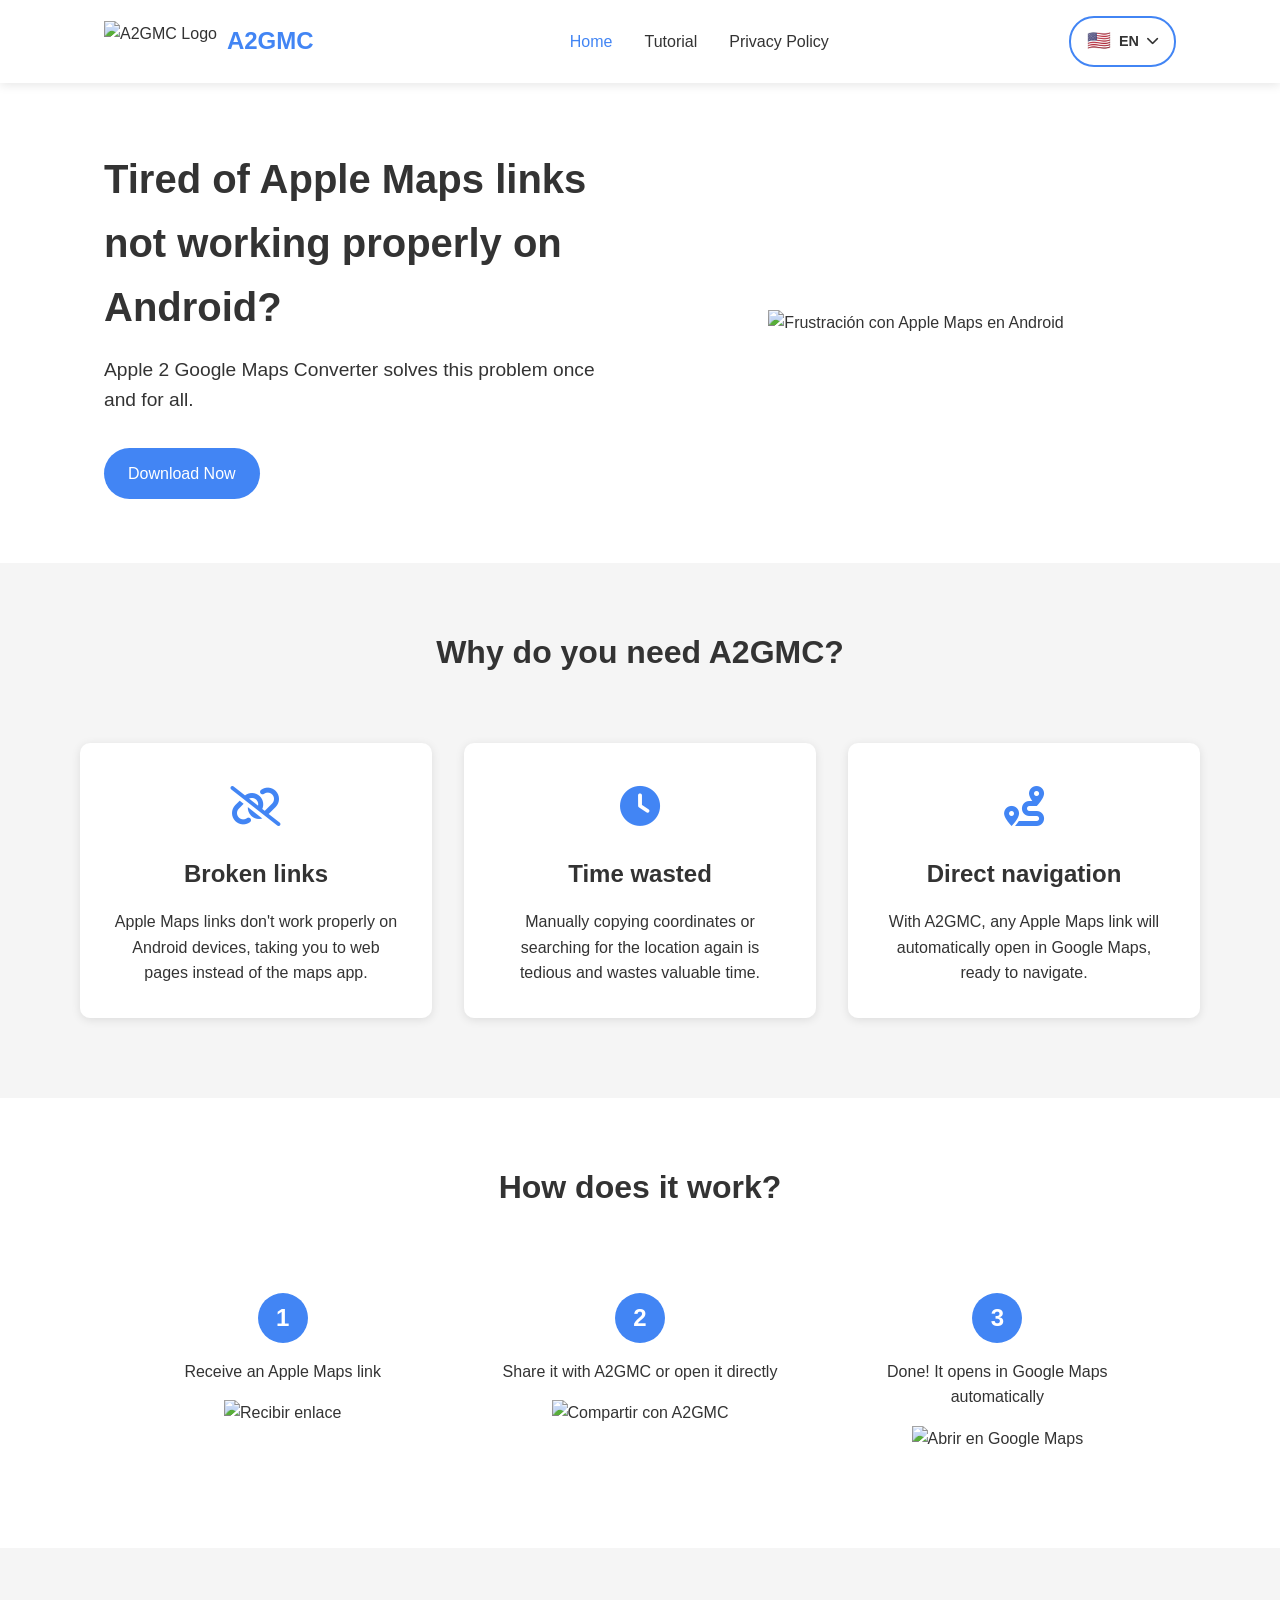
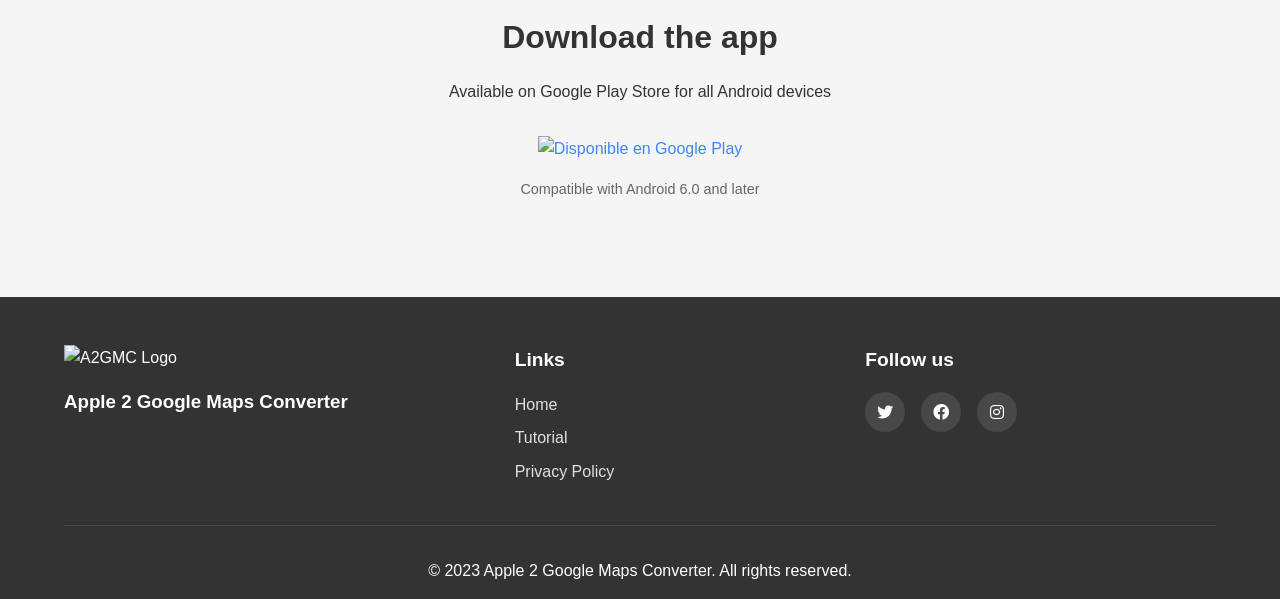
==== index.html @ d31f071f "added translations" ====
<!DOCTYPE html>
<html lang="es">
<head>
    <meta charset="UTF-8">
    <meta name="viewport" content="width=device-width, initial-scale=1.0">
    <title>Apple 2 Google Maps Converter</title>
    <link rel="icon" href="img/logo.png" type="image/svg+xml">
    <link rel="stylesheet" href="css/styles.css">
    <link rel="stylesheet" href="https://cdnjs.cloudflare.com/ajax/libs/font-awesome/6.0.0/css/all.min.css">
</head>
<body>
    <header>
        <nav class="navbar">
            <div class="logo">
                <img src="img/logo.png" alt="A2GMC Logo">
                <h1>A2GMC</h1>
            </div>
            <ul class="nav-links">
                <li><a href="index.html" class="active" data-i18n="nav_home">Inicio</a></li>
                <li><a href="tutorial.html" data-i18n="nav_tutorial">Tutorial</a></li>
                <li><a href="privacy.html" data-i18n="nav_privacy">Política de Privacidad</a></li>
            </ul>
            <div class="burger">
                <div class="line1"></div>
                <div class="line2"></div>
                <div class="line3"></div>
            </div>
        </nav>
    </header>

    <main>
        <section class="hero">
            <div class="hero-content">
                <h1 data-i18n="hero_title">¿Cansado de que los enlaces de Apple Maps no funcionen bien en Android?</h1>
                <p data-i18n="hero_subtitle">Apple 2 Google Maps Converter soluciona este problema de una vez por todas.</p>
                <a href="#download" class="btn-primary" data-i18n="hero_button">Descargar Ahora</a>
            </div>
            <div class="hero-image">
                <img src="img/hero-image.webp"
                     srcset="img/hero-image.webp 1024w"
                     sizes="(max-width: 600px) 100vw, 1024px"
                     alt="Frustración con Apple Maps en Android"
                     loading="lazy">
            </div>
        </section>

        <section class="features">
            <h2 data-i18n="features_title">¿Por qué necesitas A2GMC?</h2>
            <div class="feature-cards">
                <div class="card">
                    <div class="card-icon">
                        <i class="fas fa-link-slash"></i>
                    </div>
                    <h3 data-i18n="feature1_title">Enlaces rotos</h3>
                    <p data-i18n="feature1_text">Los enlaces de Apple Maps no funcionan correctamente en dispositivos Android, llevándote a páginas web en lugar de a la aplicación de mapas.</p>
                </div>
                <div class="card">
                    <div class="card-icon">
                        <i class="fas fa-clock"></i>
                    </div>
                    <h3 data-i18n="feature2_title">Pérdida de tiempo</h3>
                    <p data-i18n="feature2_text">Copiar coordenadas manualmente o buscar de nuevo la ubicación es tedioso y consume tiempo valioso.</p>
                </div>
                <div class="card">
                    <div class="card-icon">
                        <i class="fas fa-route"></i>
                    </div>
                    <h3 data-i18n="feature3_title">Navegación directa</h3>
                    <p data-i18n="feature3_text">Con A2GMC, cualquier enlace de Apple Maps se abrirá automáticamente en Google Maps, listo para navegar.</p>
                </div>
            </div>
        </section>

        <section class="how-it-works">
            <h2 data-i18n="howitworks_title">¿Cómo funciona?</h2>
            <div class="steps">
                <div class="step">
                    <div class="step-number">1</div>
                    <p data-i18n="step1_text">Recibe un enlace de Apple Maps</p>
                    <img src="img/step1.webp"
                         srcset="img/step1.webp 1024w"
                         sizes="(max-width: 600px) 100vw, 1024px"
                         alt="Recibir enlace"
                         loading="lazy">
                </div>
                <div class="step">
                    <div class="step-number">2</div>
                    <p data-i18n="step2_text">Compártelo con A2GMC o ábrelo directamente</p>
                    <img src="img/step2.webp"
                         srcset="img/step2.webp 1024w"
                         sizes="(max-width: 600px) 100vw, 1024px"
                         alt="Compartir con A2GMC"
                         loading="lazy">
                </div>
                <div class="step">
                    <div class="step-number">3</div>
                    <p data-i18n="step3_text">¡Listo! Se abrirá en Google Maps automáticamente</p>
                    <img src="img/step3.webp"
                         srcset="img/step3.webp 1024w"
                         sizes="(max-width: 600px) 100vw, 1024px"
                         alt="Abrir en Google Maps"
                         loading="lazy">
                </div>
            </div>
        </section>

        <section id="download" class="download">
            <h2 data-i18n="download_title">Descarga la aplicación</h2>
            <p data-i18n="download_subtitle">Disponible en Google Play Store para todos los dispositivos Android</p>
            <a href="https://play.google.com/store/apps/details?id=org.santech.apple2googlemaps" class="btn-download">
                <img src="img/google-play-badge.webp"
                     alt="Disponible en Google Play"
                     loading="lazy">
            </a>
            <p class="small-text" data-i18n="download_compatibility">Compatible con Android 6.0 y versiones posteriores</p>
        </section>
    </main>

    <footer>
        <div class="footer-content">
            <div class="footer-logo">
                <img src="img/logo.png" alt="A2GMC Logo">
                <h3>Apple 2 Google Maps Converter</h3>
            </div>
            <div class="footer-links">
                <h4 data-i18n="footer_links">Enlaces</h4>
                <ul>
                    <li><a href="index.html" data-i18n="nav_home">Inicio</a></li>
                    <li><a href="tutorial.html" data-i18n="nav_tutorial">Tutorial</a></li>
                    <li><a href="privacy.html" data-i18n="nav_privacy">Política de Privacidad</a></li>
                </ul>
            </div>
            <div class="footer-social">
                <h4 data-i18n="footer_social">Síguenos</h4>
                <div class="social-icons">
                    <a href="#"><i class="fab fa-twitter"></i></a>
                    <a href="#"><i class="fab fa-facebook"></i></a>
                    <a href="#"><i class="fab fa-instagram"></i></a>
                </div>
            </div>
        </div>
        <div class="footer-bottom">
            <p data-i18n="footer_copyright">&copy; 2023 Apple 2 Google Maps Converter. Todos los derechos reservados.</p>
        </div>
    </footer>

    <script src="js/translation-loader.js"></script>
    <script src="js/language-selector.js"></script>
    <script src="js/script.js"></script>
</body>
</html>
---- css/styles.css ----
:root {
    --primary-color: #4285F4;
    --secondary-color: #34A853;
    --accent-color: #EA4335;
    --light-color: #FBBC05;
    --dark-color: #333333;
    --light-gray: #f5f5f5;
    --medium-gray: #e0e0e0;
    --text-color: #333333;
    --white: #ffffff;
    --shadow: 0 2px 10px rgba(0, 0, 0, 0.1);
}

* {
    margin: 0;
    padding: 0;
    box-sizing: border-box;
}

body {
    font-family: 'Roboto', 'Segoe UI', Arial, sans-serif;
    line-height: 1.6;
    color: var(--text-color);
    background-color: var(--white);
}

a {
    text-decoration: none;
    color: var(--primary-color);
}

ul {
    list-style: none;
}

img {
    max-width: 100%;
    height: auto;
}

/* Header & Navigation */
header {
    background-color: var(--white);
    box-shadow: var(--shadow);
    position: sticky;
    top: 0;
    z-index: 100;
}

.navbar {
    display: flex;
    justify-content: space-between;
    align-items: center;
    padding: 1rem 5%;
    max-width: 1200px;
    margin: 0 auto;
}

.logo {
    display: flex;
    align-items: center;
}

.logo img {
    height: 40px;
    margin-right: 10px;
}

.logo h1 {
    font-size: 1.5rem;
    font-weight: 700;
    color: var(--primary-color);
}

.nav-links {
    display: flex;
}

.nav-links li {
    margin-left: 2rem;
}

.nav-links a {
    color: var(--dark-color);
    font-weight: 500;
    transition: color 0.3s;
}

.nav-links a:hover, .nav-links a.active {
    color: var(--primary-color);
}

.burger {
    display: none;
    cursor: pointer;
}

.burger div {
    width: 25px;
    height: 3px;
    background-color: var(--dark-color);
    margin: 5px;
    transition: all 0.3s ease;
}

/* Language Selector */
.language-selector {
    position: relative;
    margin-left: 1rem;
}

.language-current {
    display: flex;
    align-items: center;
    gap: 0.5rem;
    padding: 0.5rem 1rem;
    background-color: var(--white);
    border: 2px solid var(--primary-color);
    border-radius: 25px;
    cursor: pointer;
    font-weight: 500;
    color: var(--dark-color);
    transition: all 0.3s ease;
    min-width: 80px;
    justify-content: center;
}

.language-current:hover {
    background-color: var(--primary-color);
    color: var(--white);
    transform: translateY(-2px);
    box-shadow: 0 4px 8px rgba(66, 133, 244, 0.3);
}

.language-current .flag {
    font-size: 1.2rem;
}

.language-current .lang-code {
    font-size: 0.9rem;
    font-weight: 600;
}

.language-current i {
    font-size: 0.8rem;
    transition: transform 0.3s ease;
}

.language-current:hover i {
    transform: rotate(180deg);
}

.language-dropdown {
    position: absolute;
    top: 100%;
    right: 0;
    background-color: var(--white);
    border: 2px solid var(--primary-color);
    border-radius: 10px;
    box-shadow: 0 8px 25px rgba(0, 0, 0, 0.15);
    opacity: 0;
    visibility: hidden;
    transform: translateY(-10px);
    transition: all 0.3s ease;
    z-index: 1000;
    min-width: 200px;
    max-height: 300px;
    overflow-y: auto;
}

.language-dropdown.show {
    opacity: 1;
    visibility: visible;
    transform: translateY(0);
}

.language-option {
    display: flex;
    align-items: center;
    gap: 0.75rem;
    padding: 0.75rem 1rem;
    cursor: pointer;
    transition: background-color 0.2s ease;
    border-bottom: 1px solid var(--light-gray);
}

.language-option:last-child {
    border-bottom: none;
}

.language-option:hover {
    background-color: var(--light-gray);
}

.language-option .flag {
    font-size: 1.1rem;
    width: 24px;
    text-align: center;
}

.language-option .lang-name {
    font-size: 0.9rem;
    font-weight: 500;
    color: var(--dark-color);
}

/* Custom scrollbar for language dropdown */
.language-dropdown::-webkit-scrollbar {
    width: 6px;
}

.language-dropdown::-webkit-scrollbar-track {
    background: var(--light-gray);
    border-radius: 3px;
}

.language-dropdown::-webkit-scrollbar-thumb {
    background: var(--primary-color);
    border-radius: 3px;
}

.language-dropdown::-webkit-scrollbar-thumb:hover {
    background: #3367d6;
}

/* RTL Support for Arabic and Urdu */
[dir="rtl"] {
    text-align: right;
}

[dir="rtl"] .navbar {
    flex-direction: row-reverse;
}

[dir="rtl"] .nav-links {
    flex-direction: row-reverse;
}

[dir="rtl"] .nav-links li {
    margin-left: 0;
    margin-right: 2rem;
}

[dir="rtl"] .hero {
    flex-direction: row-reverse;
}

[dir="rtl"] .hero-content {
    padding-right: 0;
    padding-left: 2rem;
}

[dir="rtl"] .logo {
    flex-direction: row-reverse;
}

[dir="rtl"] .logo img {
    margin-right: 0;
    margin-left: 10px;
}

[dir="rtl"] .language-selector {
    margin-left: 0;
    margin-right: 1rem;
}

[dir="rtl"] .language-dropdown {
    right: auto;
    left: 0;
}

[dir="rtl"] .footer-content {
    flex-direction: row-reverse;
}

[dir="rtl"] .social-icons a {
    margin-right: 0;
    margin-left: 1rem;
}

@media screen and (max-width: 768px) {
    [dir="rtl"] .nav-links {
        left: 0;
        right: auto;
        transform: translateX(-100%);
    }

    [dir="rtl"] .nav-active {
        transform: translateX(0%);
    }

    [dir="rtl"] .hero-content {
        padding-left: 0;
    }

    [dir="rtl"] .language-selector {
        margin-right: 0.5rem;
    }
}

/* Hero Section */
.hero {
    display: flex;
    align-items: center;
    justify-content: space-between;
    padding: 4rem 5%;
    max-width: 1200px;
    margin: 0 auto;
}

.hero-content {
    flex: 1;
    padding-right: 2rem;
}

.hero-content h1 {
    font-size: 2.5rem;
    margin-bottom: 1rem;
    color: var(--dark-color);
}

.hero-content p {
    font-size: 1.2rem;
    margin-bottom: 2rem;
    color: var(--text-color);
}

.hero-image {
    flex: 1;
    display: flex;
    justify-content: center;
}

.hero-image img {
    max-width: 100%;
    height: auto;
}

/* Buttons */
.btn-primary {
    display: inline-block;
    background-color: var(--primary-color);
    color: var(--white);
    padding: 0.8rem 1.5rem;
    border-radius: 30px;
    font-weight: 500;
    transition: background-color 0.3s, transform 0.3s;
}

.btn-primary:hover {
    background-color: #3367d6;
    transform: translateY(-2px);
}

.btn-download {
    display: inline-block;
    transition: transform 0.3s;
}

.btn-download:hover {
    transform: translateY(-2px);
}

.btn-download img {
    height: 60px;
}

/* Features Section */
.features {
    background-color: var(--light-gray);
    padding: 4rem 5%;
    text-align: center;
}

.features h2 {
    font-size: 2rem;
    margin-bottom: 3rem;
    color: var(--dark-color);
}

.feature-cards {
    display: flex;
    justify-content: space-between;
    max-width: 1200px;
    margin: 0 auto;
    flex-wrap: wrap;
}

.card {
    background-color: var(--white);
    border-radius: 10px;
    box-shadow: var(--shadow);
    padding: 2rem;
    margin: 1rem;
    flex: 1 1 300px;
    transition: transform 0.3s;
}

.card:hover {
    transform: translateY(-10px);
}

.card-icon {
    font-size: 2.5rem;
    color: var(--primary-color);
    margin-bottom: 1rem;
}

.card h3 {
    font-size: 1.5rem;
    margin-bottom: 1rem;
    color: var(--dark-color);
}

/* How It Works Section */
.how-it-works {
    padding: 4rem 5%;
    text-align: center;
    max-width: 1200px;
    margin: 0 auto;
}

.how-it-works h2 {
    font-size: 2rem;
    margin-bottom: 3rem;
    color: var(--dark-color);
}

.steps {
    display: flex;
    justify-content: space-between;
    flex-wrap: wrap;
}

.step {
    flex: 1 1 300px;
    margin: 1rem;
    padding: 1rem;
}

.step-number {
    display: flex;
    align-items: center;
    justify-content: center;
    width: 50px;
    height: 50px;
    background-color: var(--primary-color);
    color: var(--white);
    border-radius: 50%;
    font-size: 1.5rem;
    font-weight: 700;
    margin: 0 auto 1rem;
}

.step p {
    margin-bottom: 1rem;
}

.step img {
    max-width: 80%;
    height: auto;
}

/* Download Section */
.download {
    background-color: var(--light-gray);
    padding: 4rem 5%;
    text-align: center;
}

.download h2 {
    font-size: 2rem;
    margin-bottom: 1rem;
    color: var(--dark-color);
}

.download p {
    margin-bottom: 2rem;
}

.small-text {
    font-size: 0.9rem;
    color: #666;
    margin-top: 1rem;
}

/* Footer */
footer {
    background-color: var(--dark-color);
    color: var(--white);
    padding: 3rem 5% 1rem;
}

.footer-content {
    display: flex;
    justify-content: space-between;
    flex-wrap: wrap;
    max-width: 1200px;
    margin: 0 auto;
}

.footer-logo {
    flex: 1 1 300px;
    margin-bottom: 2rem;
}

.footer-logo img {
    height: 40px;
    margin-bottom: 1rem;
}

.footer-links, .footer-social {
    flex: 1 1 200px;
    margin-bottom: 2rem;
}

.footer-links h4, .footer-social h4 {
    margin-bottom: 1rem;
    font-size: 1.2rem;
}

.footer-links ul li {
    margin-bottom: 0.5rem;
}

.footer-links a {
    color: var(--medium-gray);
    transition: color 0.3s;
}

.footer-links a:hover {
    color: var(--white);
}

.social-icons {
    display: flex;
}

.social-icons a {
    display: flex;
    align-items: center;
    justify-content: center;
    width: 40px;
    height: 40px;
    background-color: rgba(255, 255, 255, 0.1);
    border-radius: 50%;
    margin-right: 1rem;
    color: var(--white);
    transition: background-color 0.3s;
}

.social-icons a:hover {
    background-color: var(--primary-color);
}

.footer-bottom {
    text-align: center;
    padding-top: 2rem;
    border-top: 1px solid rgba(255, 255, 255, 0.1);
    max-width: 1200px;
    margin: 0 auto;
}

/* Tutorial Page Styles */
.tutorial-header {
    text-align: center;
    padding: 4rem 5% 2rem;
    background-color: var(--light-gray);
}

.tutorial-header h1 {
    font-size: 2.5rem;
    margin-bottom: 1rem;
    color: var(--dark-color);
}

.tutorial-content {
    max-width: 1200px;
    margin: 0 auto;
    padding: 2rem 5%;
}

.tutorial-section {
    margin-bottom: 4rem;
}

.tutorial-section h2 {
    font-size: 2rem;
    margin-bottom: 2rem;
    color: var(--dark-color);
    text-align: center;
}

.tutorial-steps {
    display: flex;
    flex-direction: column;
    gap: 2rem;
}

.tutorial-step {
    display: flex;
    align-items: flex-start;
    background-color: var(--light-gray);
    border-radius: 10px;
    padding: 2rem;
}

.step-content {
    margin-left: 2rem;
}

.step-content h3 {
    font-size: 1.5rem;
    margin-bottom: 1rem;
    color: var(--dark-color);
}

.device-tabs {
    display: flex;
    justify-content: center;
    margin-bottom: 2rem;
}

.tab-btn {
    background-color: var(--medium-gray);
    border: 1px solid var(--primary-color);
    padding: 0.8rem 1.5rem;
    margin: 0 0.5rem;
    border-radius: 30px;
    cursor: pointer;
    font-weight: 500;
    color: var(--dark-color);
    transition: background-color 0.3s, color 0.3s, transform 0.2s;
    box-shadow: 0 2px 4px rgba(0, 0, 0, 0.1);
}

.tab-btn.active, .tab-btn:hover {
    background-color: var(--primary-color);
    color: var(--white);
    transform: translateY(-2px);
    box-shadow: 0 4px 8px rgba(0, 0, 0, 0.15);
}

.device-tab {
    display: none;
    background-color: var(--light-gray);
    border-radius: 10px;
    padding: 2rem;
}

.device-tab.active {
    display: block;
}

.device-tab h3 {
    font-size: 1.5rem;
    margin-bottom: 1.5rem;
    color: var(--dark-color);
}

.device-tab ol {
    list-style-type: decimal;
    padding-left: 2rem;
}

.device-tab li {
    margin-bottom: 1.5rem;
}

.device-tab h4 {
    font-size: 1.2rem;
    margin-bottom: 0.5rem;
    color: var(--dark-color);
}

.usage-methods {
    display: flex;
    flex-wrap: wrap;
    gap: 2rem;
}

.usage-method {
    flex: 1 1 400px;
    background-color: var(--light-gray);
    border-radius: 10px;
    padding: 2rem;
}

.usage-method h3 {
    font-size: 1.5rem;
    margin-bottom: 1.5rem;
    color: var(--dark-color);
}

.usage-method ol {
    list-style-type: decimal;
    padding-left: 2rem;
    margin-bottom: 1.5rem;
}

.usage-method li {
    margin-bottom: 0.5rem;
}

.faq {
    max-width: 800px;
    margin: 0 auto 4rem;
}

.faq h2 {
    font-size: 2rem;
    margin-bottom: 2rem;
    color: var(--dark-color);
    text-align: center;
}

.faq-item {
    margin-bottom: 1rem;
    border-bottom: 1px solid var(--medium-gray);
}

.faq-question {
    display: flex;
    justify-content: space-between;
    align-items: center;
    padding: 1rem 0;
    cursor: pointer;
}

.faq-question h3 {
    font-size: 1.2rem;
    color: var(--dark-color);
}

.faq-answer {
    padding: 0 0 1rem;
    display: none;
}

.faq-answer.active {
    display: block;
}

/* Privacy Page Styles */
.privacy-header {
    text-align: center;
    padding: 4rem 5% 2rem;
    background-color: var(--light-gray);
}

.privacy-header h1 {
    font-size: 2.5rem;
    margin-bottom: 1rem;
    color: var(--dark-color);
}

.privacy-content {
    max-width: 800px;
    margin: 0 auto;
    padding: 2rem 5% 4rem;
}

.privacy-section {
    margin-bottom: 2rem;
}

.privacy-section h2 {
    font-size: 1.8rem;
    margin-bottom: 1rem;
    color: var(--dark-color);
}

.privacy-section p, .privacy-section ul, .privacy-section ol {
    margin-bottom: 1rem;
}

.privacy-section ul, .privacy-section ol {
    padding-left: 2rem;
}

.privacy-section ul {
    list-style-type: disc;
}

.privacy-section ol {
    list-style-type: decimal;
}

/* Responsive Design */
@media screen and (max-width: 768px) {
    .nav-links {
        position: absolute;
        right: 0;
        height: 92vh;
        top: 8vh;
        background-color: var(--white);
        display: flex;
        flex-direction: column;
        align-items: center;
        width: 50%;
        transform: translateX(100%);
        transition: transform 0.5s ease-in;
        box-shadow: -2px 0 5px rgba(0, 0, 0, 0.1);
    }

    .nav-links li {
        opacity: 0;
        margin: 2rem 0;
    }

    .burger {
        display: block;
    }

    .nav-active {
        transform: translateX(0%);
    }

    /* Language selector responsive */
    .language-selector {
        margin-left: 0.5rem;
    }

    .language-current {
        padding: 0.4rem 0.8rem;
        min-width: 70px;
    }

    .language-current .lang-code {
        font-size: 0.8rem;
    }

    .language-dropdown {
        right: -20px;
        min-width: 180px;
    }

    .hero {
        flex-direction: column;
        text-align: center;
    }

    .hero-content {
        padding-right: 0;
        margin-bottom: 2rem;
    }

    .tutorial-step {
        flex-direction: column;
    }

    .step-content {
        margin-left: 0;
        margin-top: 1rem;
    }
}

@keyframes navLinkFade {
    from {
        opacity: 0;
        transform: translateX(50px);
    }
    to {
        opacity: 1;
        transform: translateX(0);
    }
}
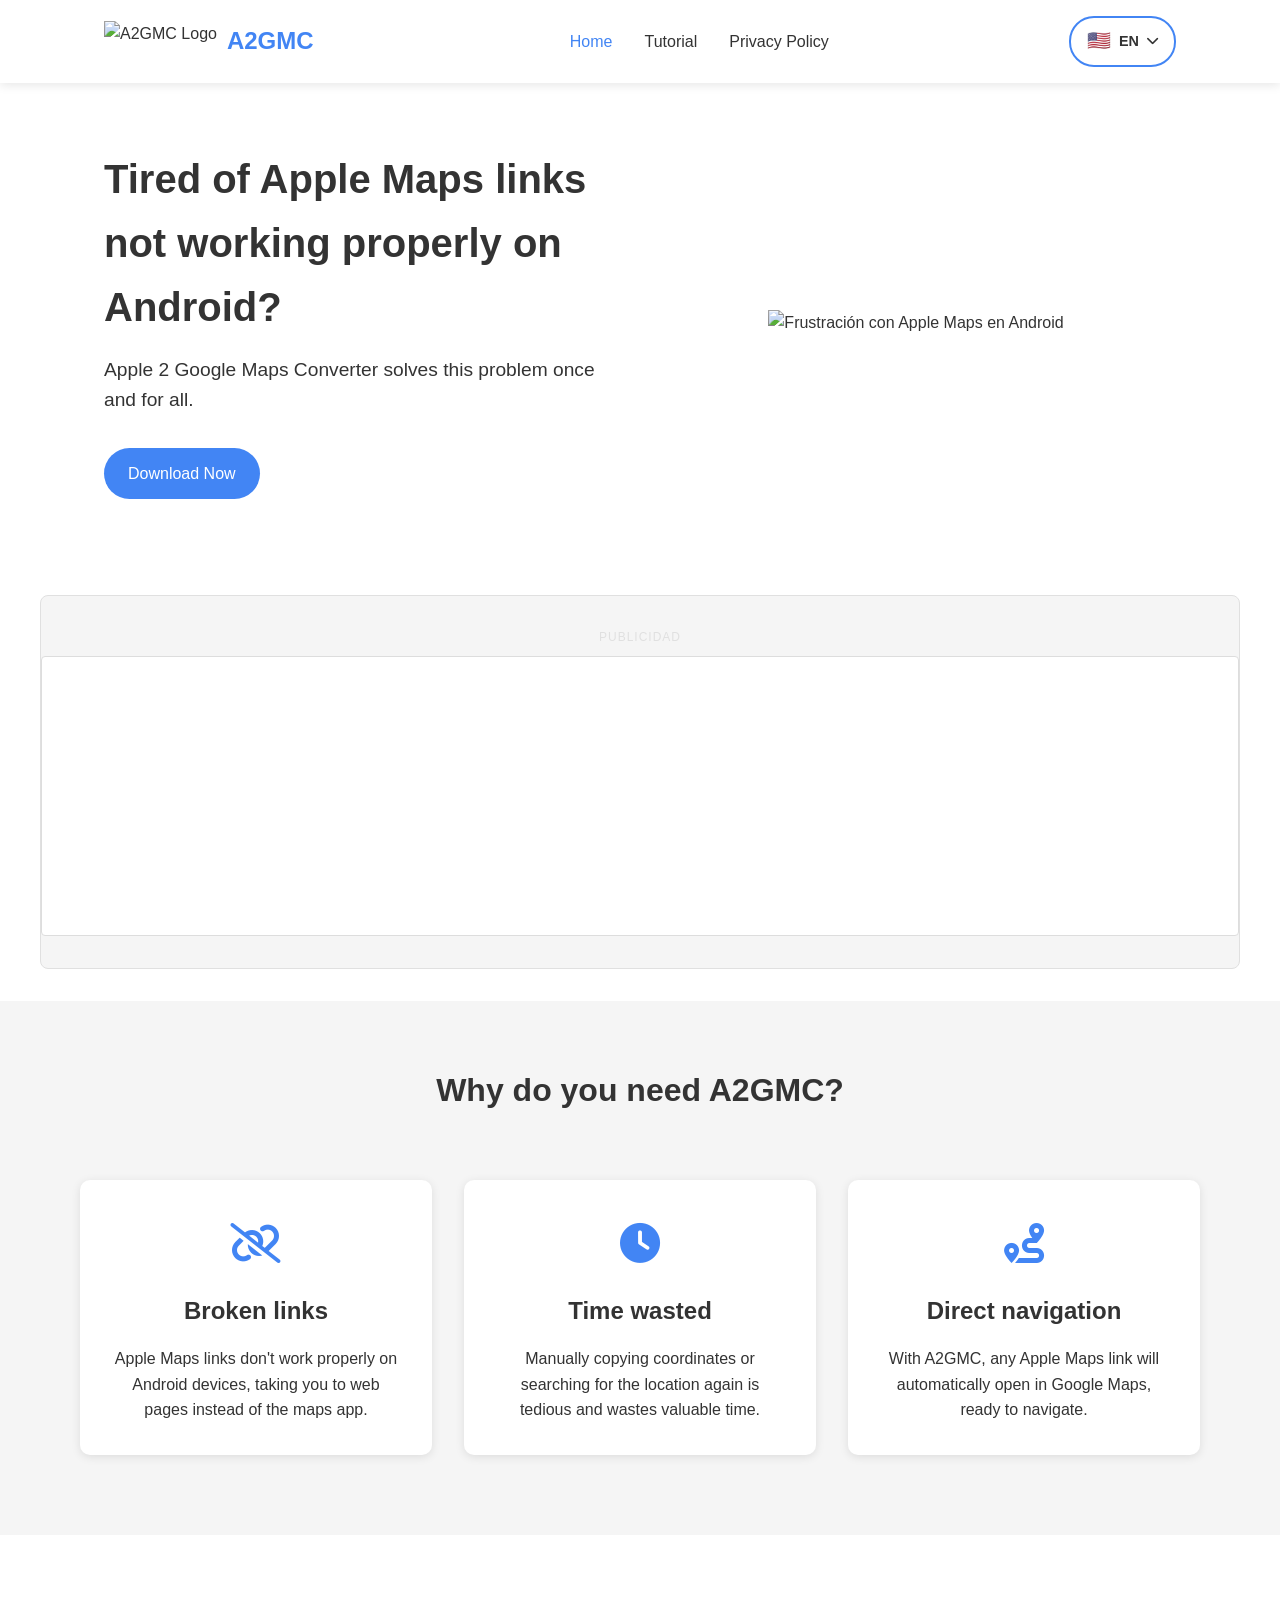
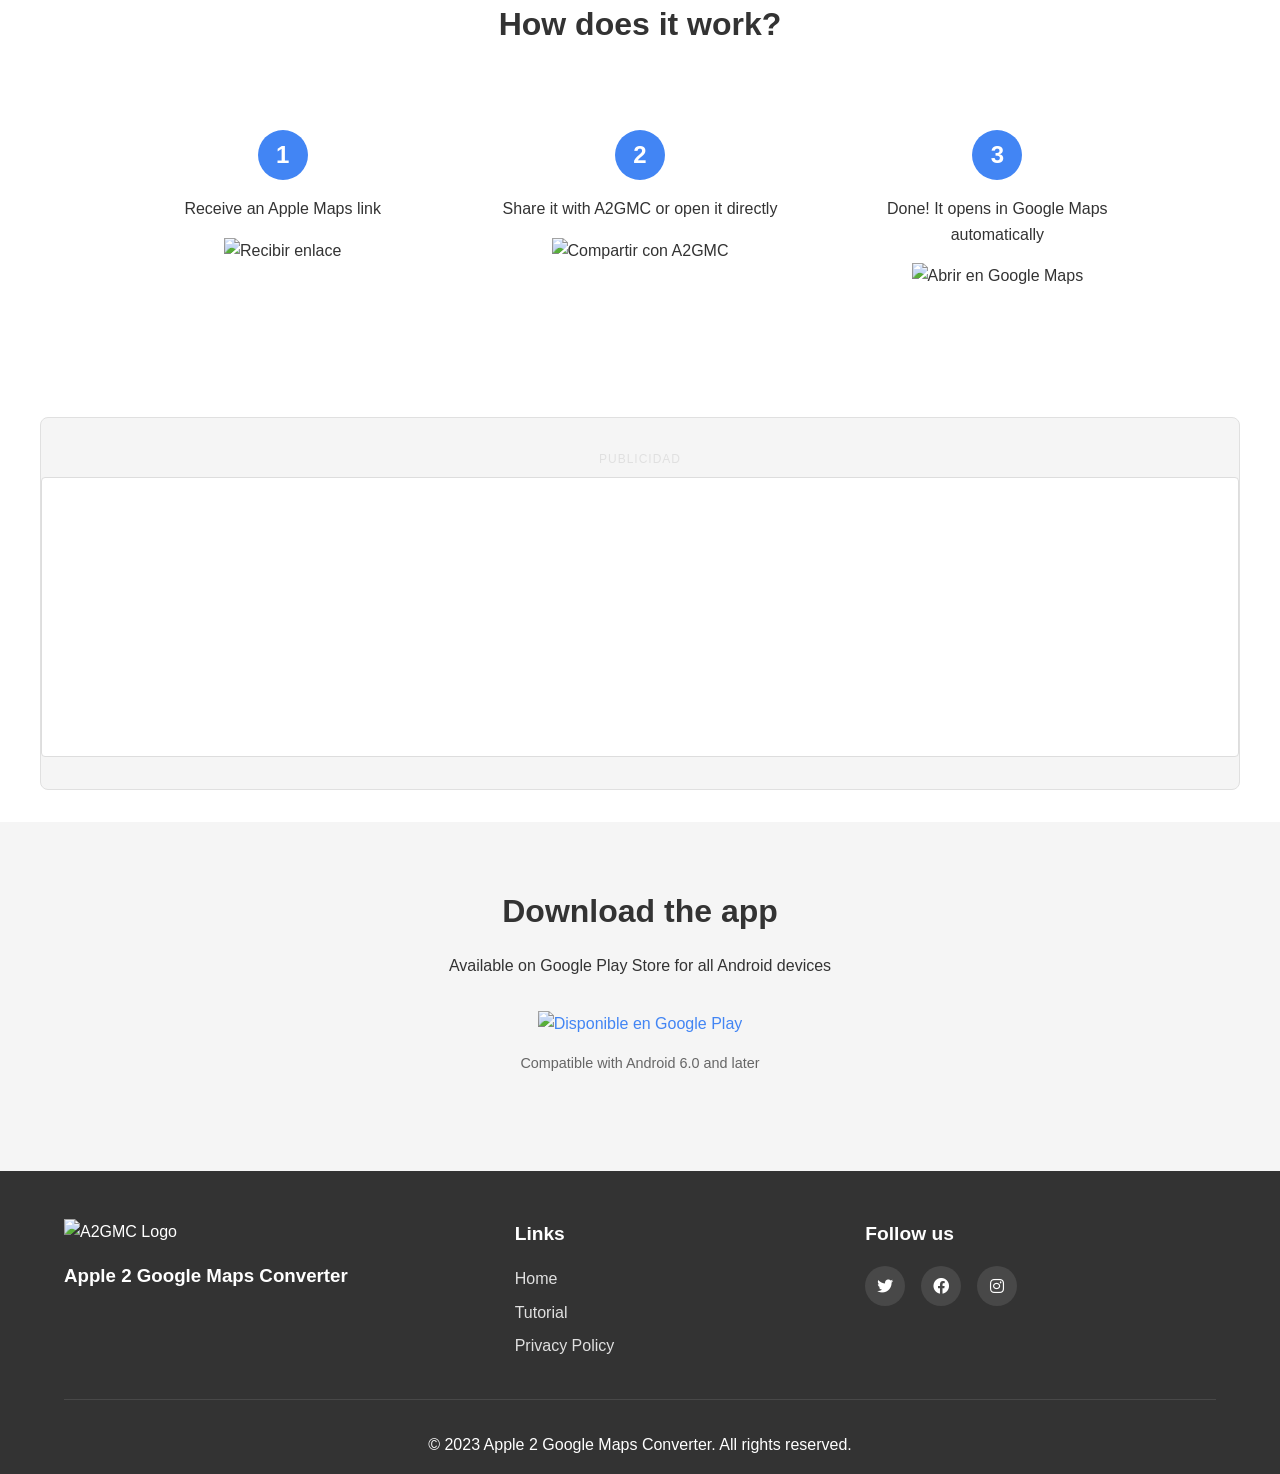
==== commit 57970ac9: "ads" ====
--- a/index.html
+++ b/index.html
@@ -7,6 +7,11 @@
     <link rel="icon" href="img/logo.png" type="image/svg+xml">
     <link rel="stylesheet" href="css/styles.css">
     <link rel="stylesheet" href="https://cdnjs.cloudflare.com/ajax/libs/font-awesome/6.0.0/css/all.min.css">
+    
+    <!-- Google AdSense -->
+    <script async src="https://pagead2.googlesyndication.com/pagead/js/adsbygoogle.js?client=ca-app-pub-9657415184487447"
+            crossorigin="anonymous"></script>
+    <meta name="google-adsense-account" content="ca-app-pub-9657415184487447">
 </head>
 <body>
     <header>
@@ -42,6 +47,19 @@
                      alt="Frustración con Apple Maps en Android"
                      loading="lazy">
             </div>
+        </section>
+
+        <!-- Google Ad: Banner después del Hero -->
+        <section class="ad-section">
+            <ins class="adsbygoogle"
+                 style="display:block"
+                 data-ad-client="ca-app-pub-9657415184487447"
+                 data-ad-slot="9789392271"
+                 data-ad-format="auto"
+                 data-full-width-responsive="true"></ins>
+            <script>
+                (adsbygoogle = window.adsbygoogle || []).push({});
+            </script>
         </section>
 
         <section class="features">
@@ -104,6 +122,19 @@
             </div>
         </section>
 
+        <!-- Google Ad: Banner antes de Descarga -->
+        <section class="ad-section">
+            <ins class="adsbygoogle"
+                 style="display:block"
+                 data-ad-client="ca-app-pub-9657415184487447"
+                 data-ad-slot="9789392271"
+                 data-ad-format="auto"
+                 data-full-width-responsive="true"></ins>
+            <script>
+                (adsbygoogle = window.adsbygoogle || []).push({});
+            </script>
+        </section>
+
         <section id="download" class="download">
             <h2 data-i18n="download_title">Descarga la aplicación</h2>
             <p data-i18n="download_subtitle">Disponible en Google Play Store para todos los dispositivos Android</p>
@@ -144,6 +175,7 @@
         </div>
     </footer>
 
+    <script src="js/google-ads-config.js"></script>
     <script src="js/translation-loader.js"></script>
     <script src="js/language-selector.js"></script>
     <script src="js/script.js"></script>
--- a/css/styles.css
+++ b/css/styles.css
@@ -864,4 +864,83 @@
         opacity: 1;
         transform: translateX(0);
     }
+}
+
+/* Google Ads Styles */
+.ad-section {
+    padding: 2rem 0;
+    margin: 2rem 0;
+    text-align: center;
+    background-color: var(--light-gray);
+    border-radius: 8px;
+    border: 1px solid var(--medium-gray);
+    max-width: 1200px;
+    margin-left: auto;
+    margin-right: auto;
+}
+
+.ad-section .adsbygoogle {
+    margin: 0 auto;
+    min-height: 280px;
+    border-radius: 4px;
+    background-color: var(--white);
+    border: 1px solid #ddd;
+}
+
+/* Responsive ads */
+@media (max-width: 768px) {
+    .ad-section {
+        padding: 1rem;
+        margin: 1rem;
+        border-radius: 4px;
+    }
+    
+    .ad-section .adsbygoogle {
+        min-height: 200px;
+    }
+}
+
+@media (max-width: 480px) {
+    .ad-section {
+        padding: 0.5rem;
+        margin: 0.5rem 0;
+    }
+    
+    .ad-section .adsbygoogle {
+        min-height: 150px;
+    }
+}
+
+/* Ad label (opcional para cumplir con políticas) */
+.ad-section::before {
+    content: "Publicidad";
+    display: block;
+    font-size: 0.75rem;
+    color: var(--medium-gray);
+    margin-bottom: 0.5rem;
+    text-transform: uppercase;
+    letter-spacing: 1px;
+}
+
+/* Ads en contenido específico */
+.tutorial-content .ad-section,
+.privacy-content .ad-section {
+    margin: 3rem auto;
+    max-width: 800px;
+}
+
+/* Sticky ad (opcional para ads laterales en desktop) */
+.sticky-ad {
+    position: sticky;
+    top: 100px;
+    float: right;
+    width: 300px;
+    margin-left: 2rem;
+    z-index: 10;
+}
+
+@media (max-width: 1024px) {
+    .sticky-ad {
+        display: none;
+    }
 }
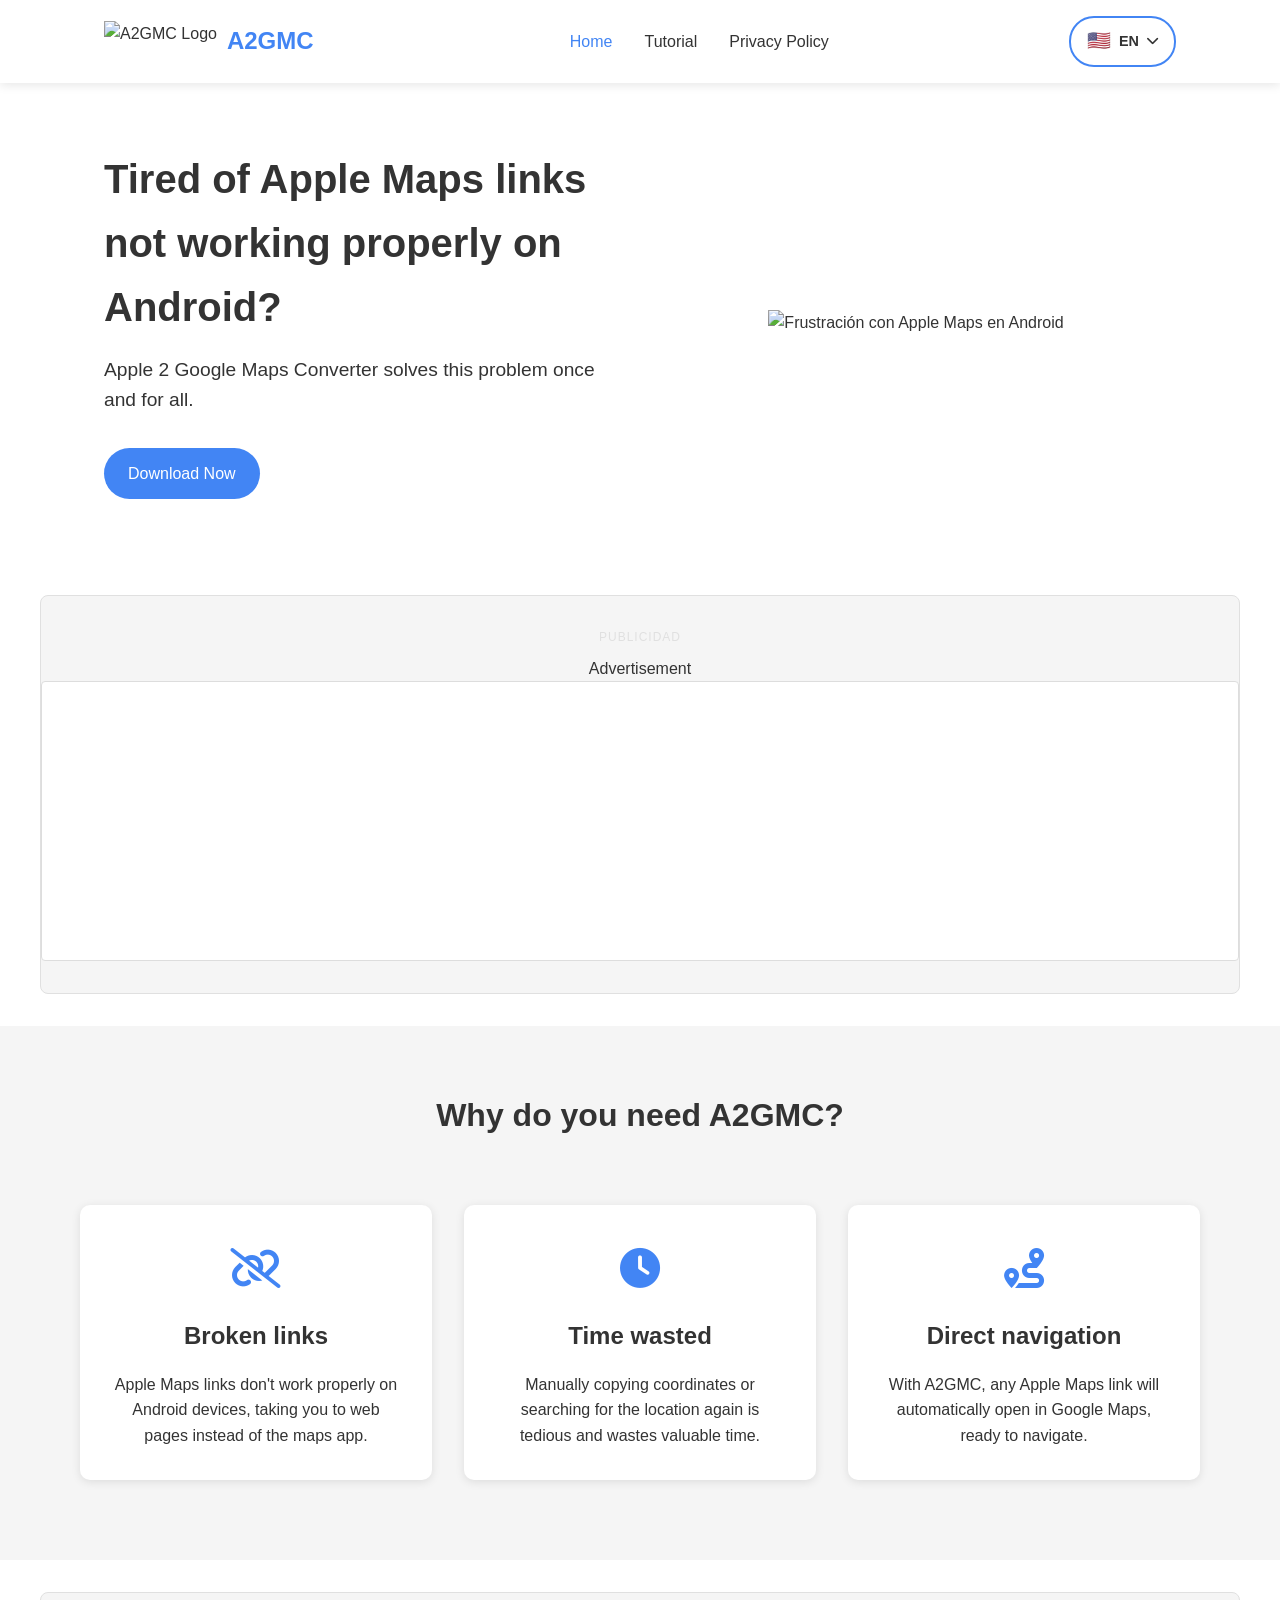
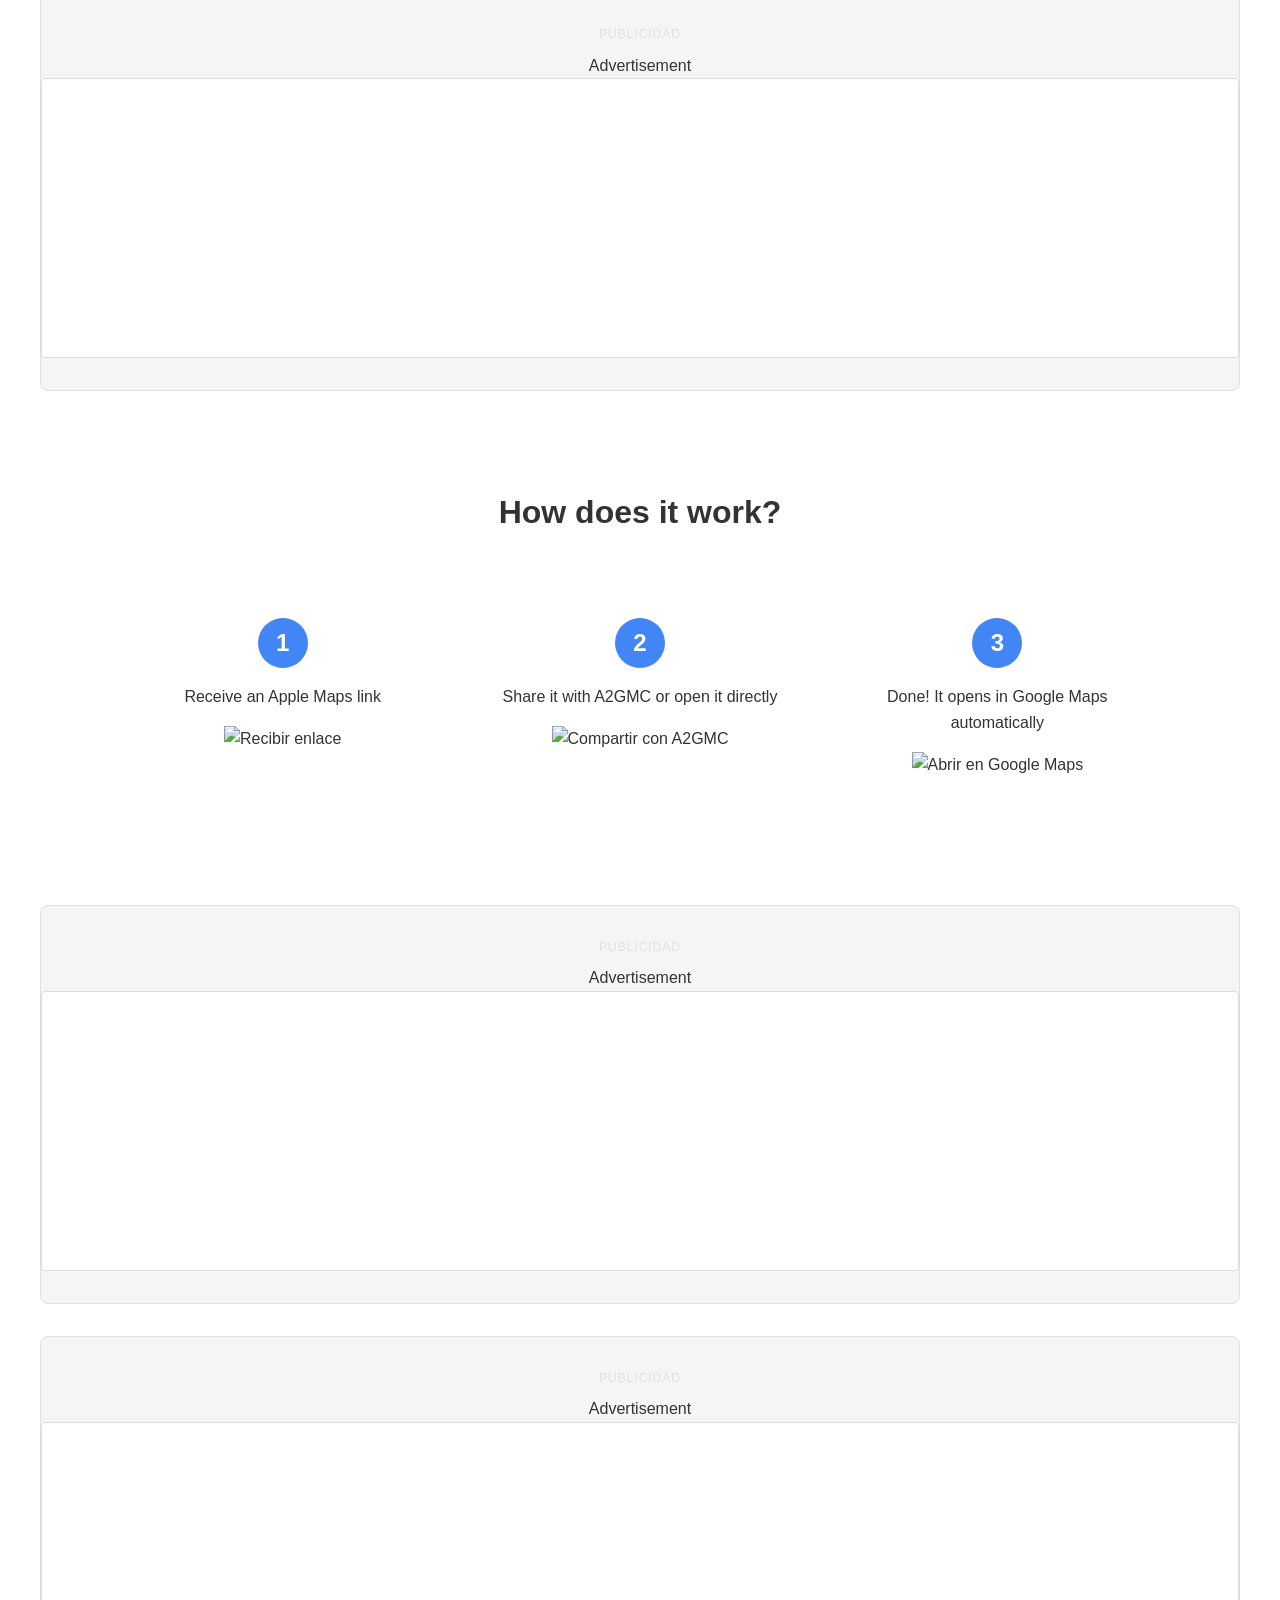
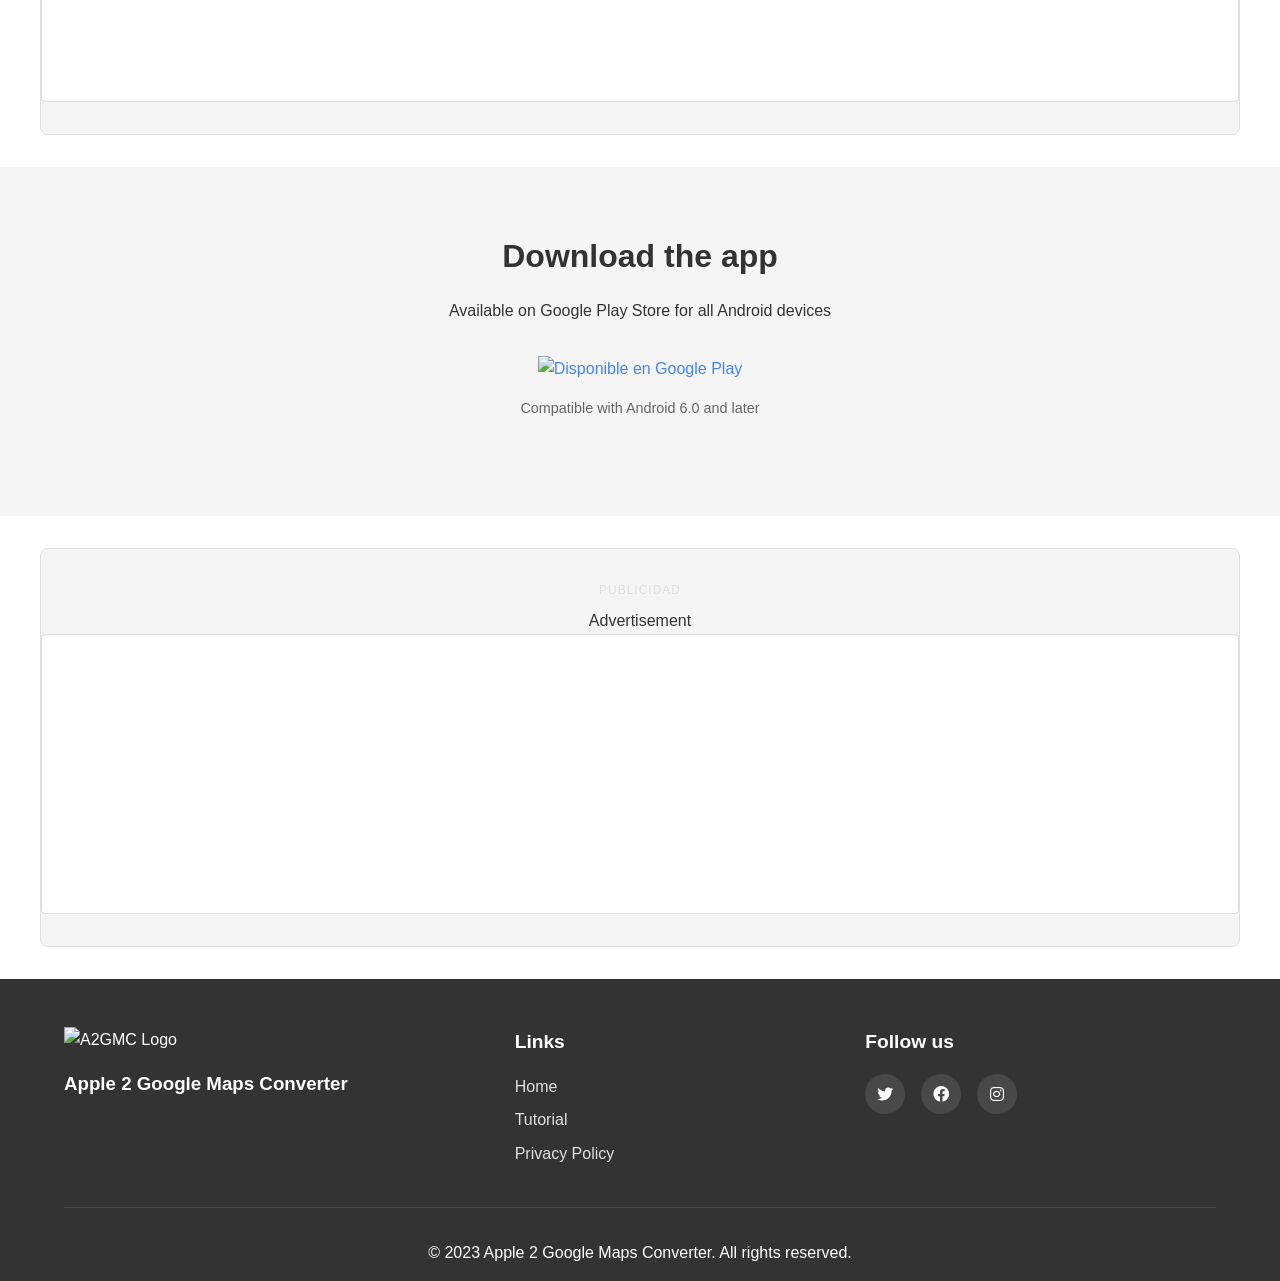
==== commit ff7f2dc1: "more ads" ====
--- a/index.html
+++ b/index.html
@@ -49,13 +49,14 @@
             </div>
         </section>
 
-        <!-- Google Ad: Banner después del Hero -->
-        <section class="ad-section">
-            <ins class="adsbygoogle"
-                 style="display:block"
-                 data-ad-client="ca-app-pub-9657415184487447"
-                 data-ad-slot="9789392271"
-                 data-ad-format="auto"
+        <!-- Google Ad: Banner Top después del Hero -->
+        <section class="ad-section">
+            <div class="ad-label" data-i18n="ad_label">Publicidad</div>
+            <ins class="adsbygoogle"
+                 style="display:block"
+                 data-ad-client="ca-app-pub-9657415184487447"
+                 data-ad-slot="9789392271"
+                 data-ad-format="rectangle"
                  data-full-width-responsive="true"></ins>
             <script>
                 (adsbygoogle = window.adsbygoogle || []).push({});
@@ -87,6 +88,20 @@
                     <p data-i18n="feature3_text">Con A2GMC, cualquier enlace de Apple Maps se abrirá automáticamente en Google Maps, listo para navegar.</p>
                 </div>
             </div>
+        </section>
+
+        <!-- Google Ad: Banner después de Features -->
+        <section class="ad-section">
+            <div class="ad-label" data-i18n="ad_label">Publicidad</div>
+            <ins class="adsbygoogle"
+                 style="display:block"
+                 data-ad-client="ca-app-pub-9657415184487447"
+                 data-ad-slot="9789392271"
+                 data-ad-format="auto"
+                 data-full-width-responsive="true"></ins>
+            <script>
+                (adsbygoogle = window.adsbygoogle || []).push({});
+            </script>
         </section>
 
         <section class="how-it-works">
@@ -122,8 +137,24 @@
             </div>
         </section>
 
+        <!-- Google Ad: Banner en medio de pasos -->
+        <section class="ad-section">
+            <div class="ad-label" data-i18n="ad_label">Publicidad</div>
+            <ins class="adsbygoogle"
+                 style="display:block"
+                 data-ad-client="ca-app-pub-9657415184487447"
+                 data-ad-slot="9789392271"
+                 data-ad-format="fluid"
+                 data-ad-layout="in-article"
+                 data-full-width-responsive="true"></ins>
+            <script>
+                (adsbygoogle = window.adsbygoogle || []).push({});
+            </script>
+        </section>
+
         <!-- Google Ad: Banner antes de Descarga -->
         <section class="ad-section">
+            <div class="ad-label" data-i18n="ad_label">Publicidad</div>
             <ins class="adsbygoogle"
                  style="display:block"
                  data-ad-client="ca-app-pub-9657415184487447"
@@ -145,6 +176,20 @@
             </a>
             <p class="small-text" data-i18n="download_compatibility">Compatible con Android 6.0 y versiones posteriores</p>
         </section>
+
+        <!-- Google Ad: Banner Footer -->
+        <section class="ad-section">
+            <div class="ad-label" data-i18n="ad_label">Publicidad</div>
+            <ins class="adsbygoogle"
+                 style="display:block"
+                 data-ad-client="ca-app-pub-9657415184487447"
+                 data-ad-slot="9789392271"
+                 data-ad-format="auto"
+                 data-full-width-responsive="true"></ins>
+            <script>
+                (adsbygoogle = window.adsbygoogle || []).push({});
+            </script>
+        </section>
     </main>
 
     <footer>
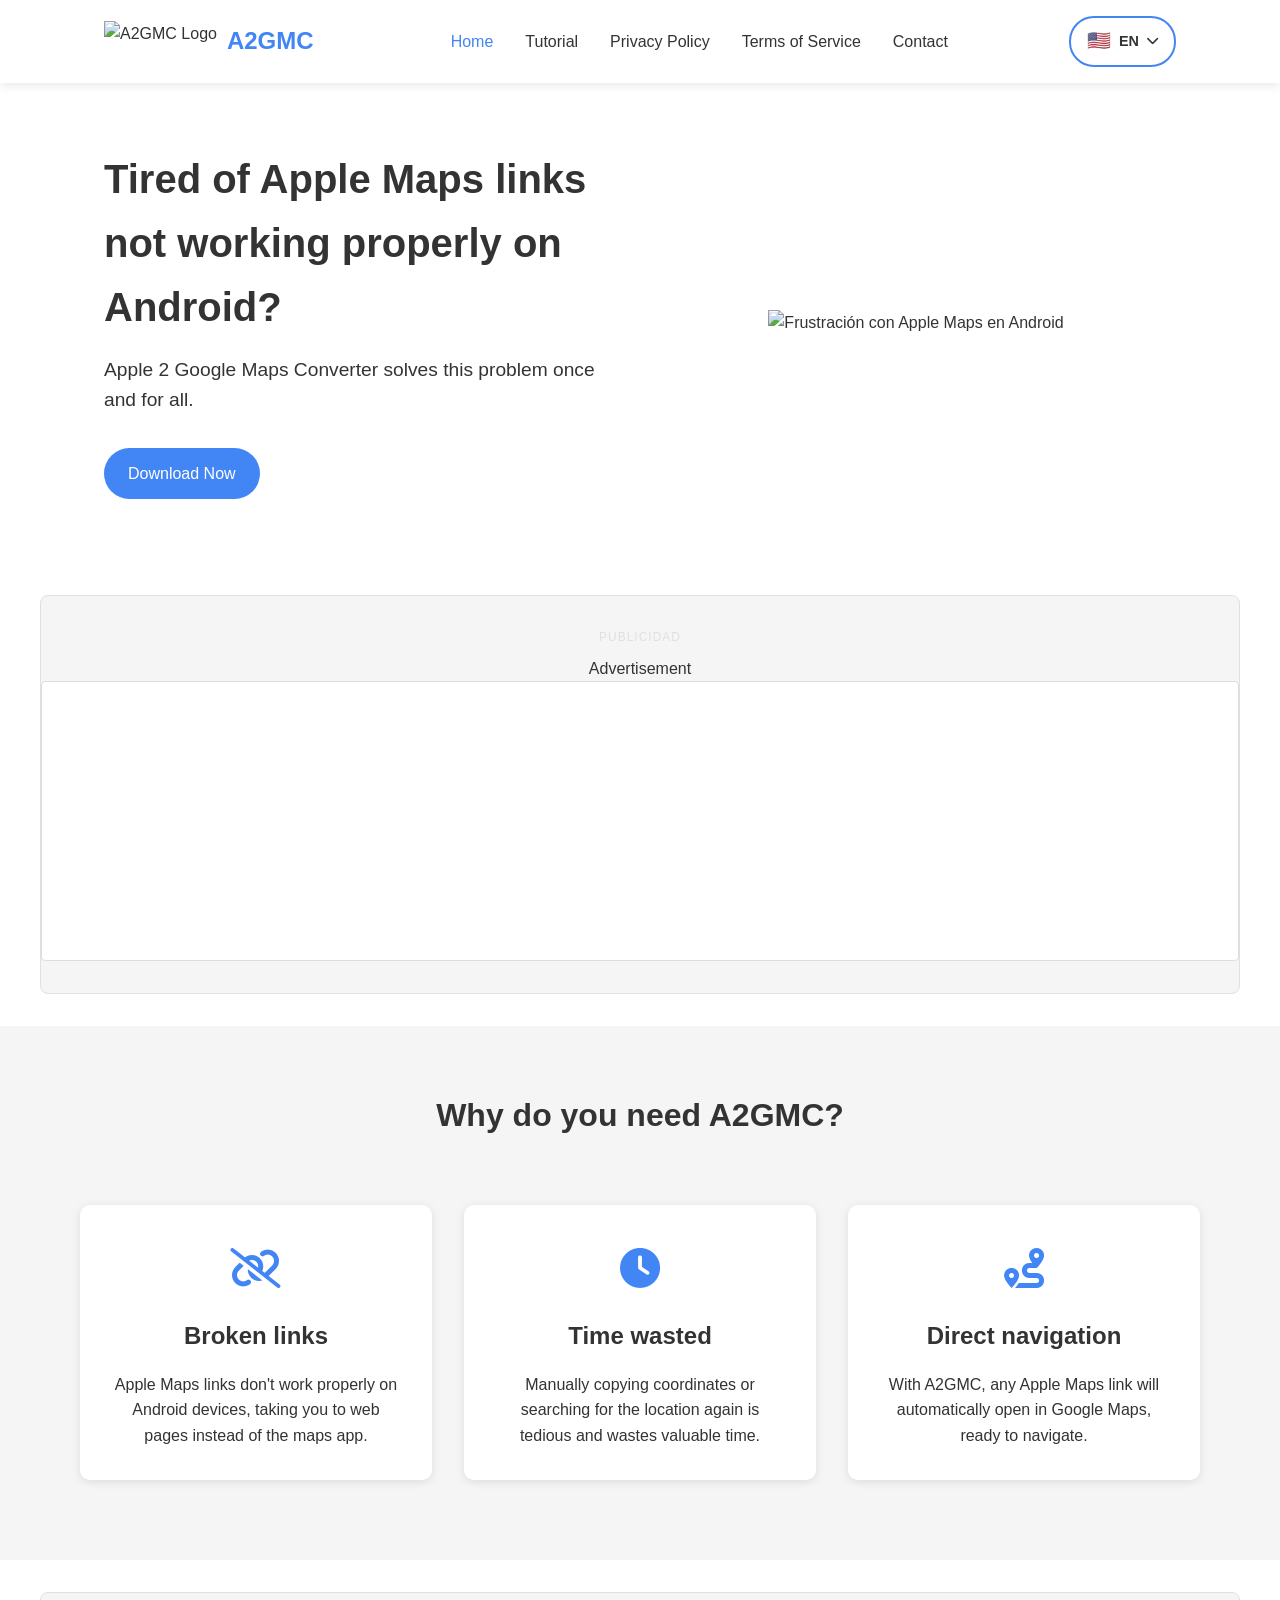
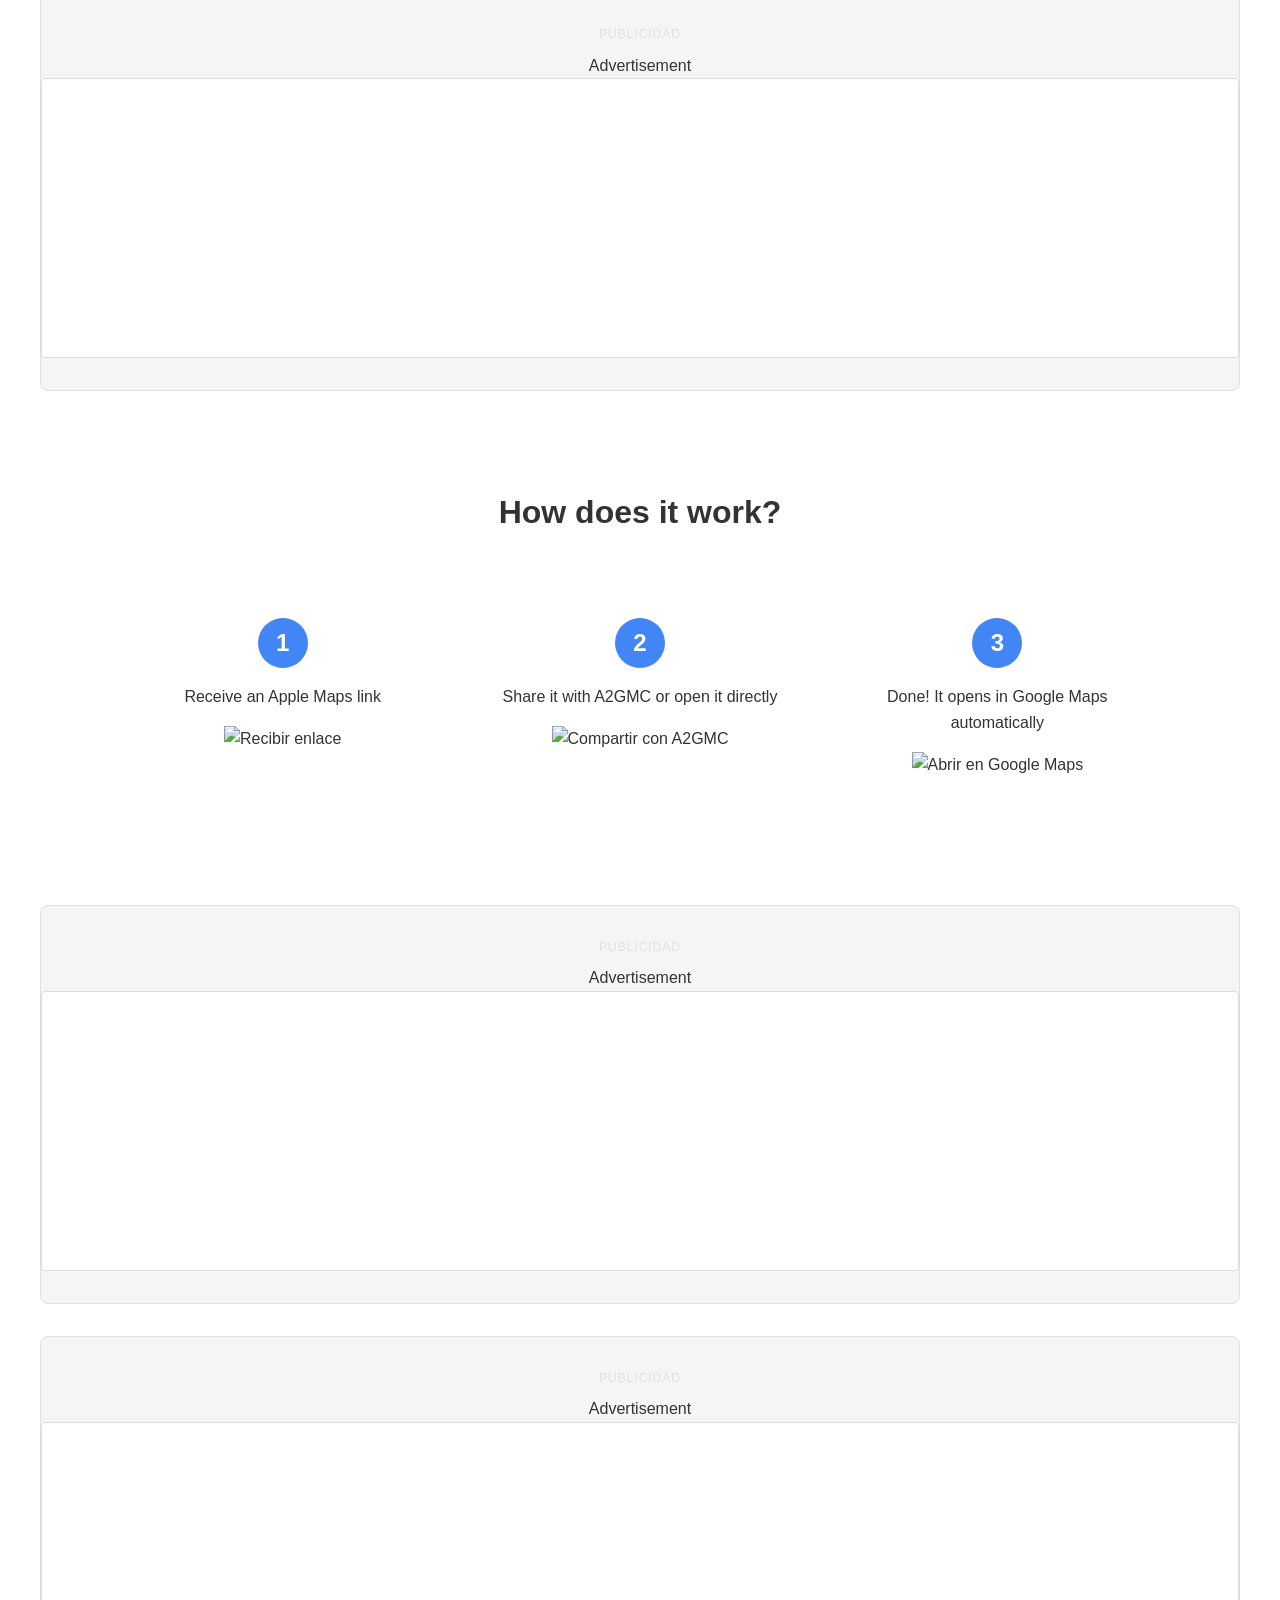
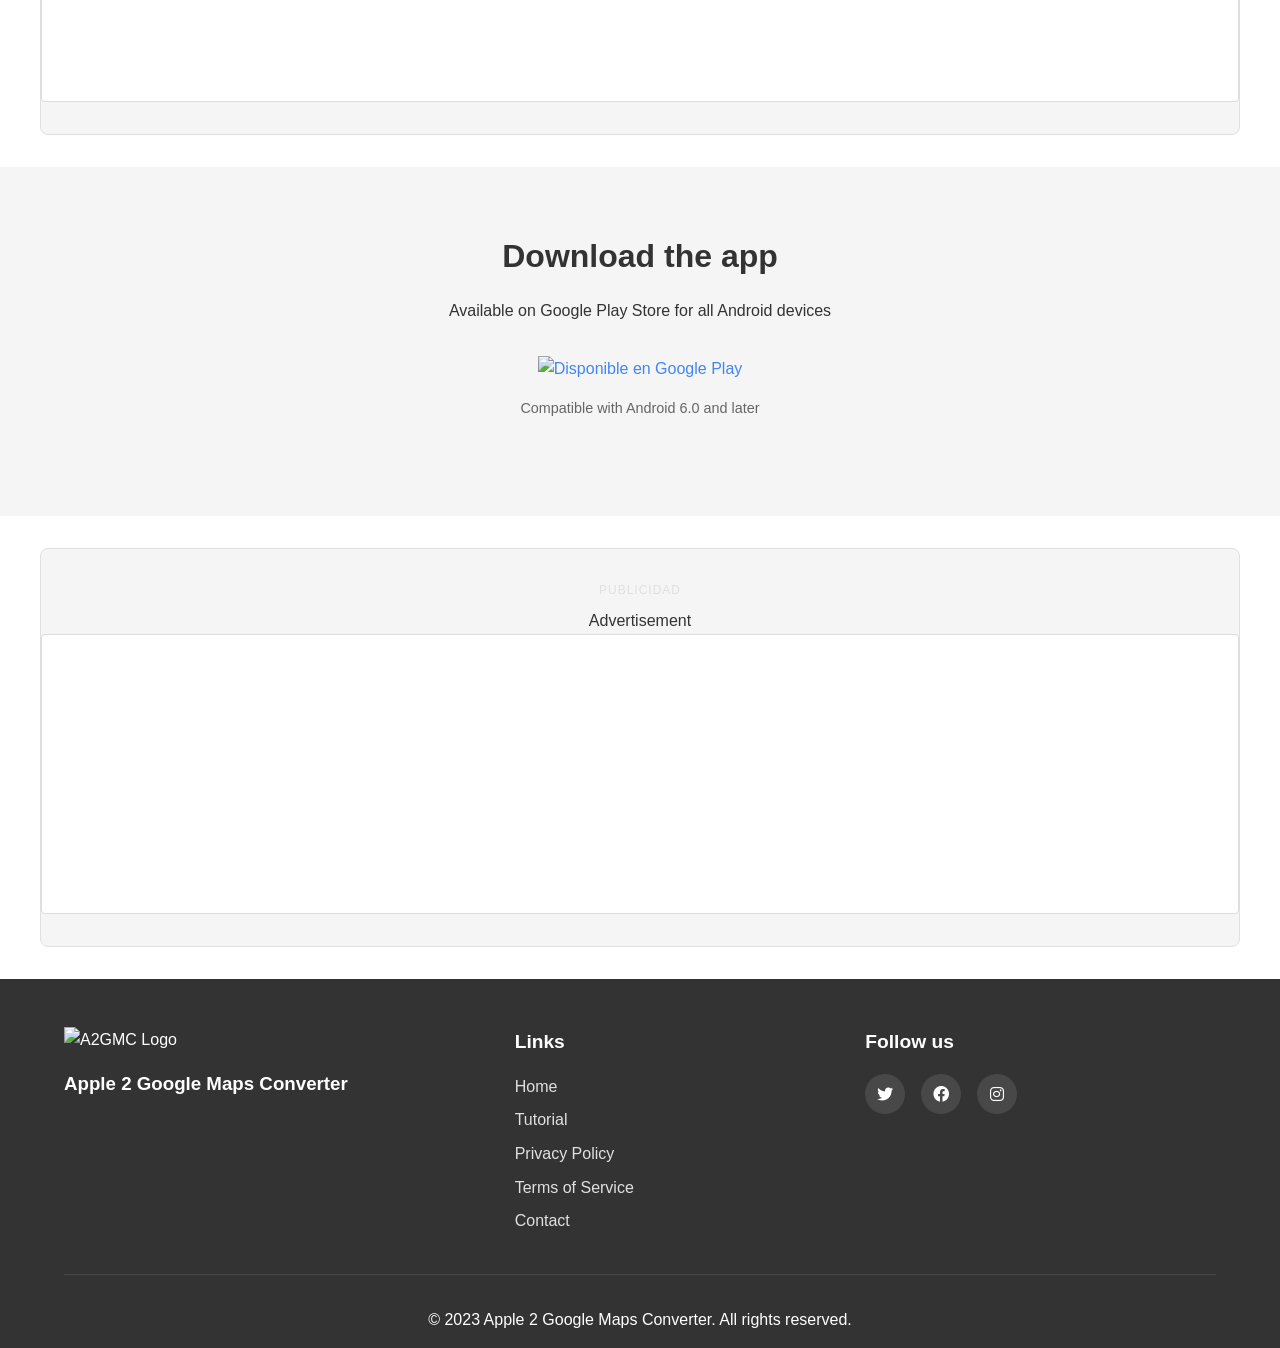
==== commit a43bbed8: "ads" ====
--- a/index.html
+++ b/index.html
@@ -24,6 +24,8 @@
                 <li><a href="index.html" class="active" data-i18n="nav_home">Inicio</a></li>
                 <li><a href="tutorial.html" data-i18n="nav_tutorial">Tutorial</a></li>
                 <li><a href="privacy.html" data-i18n="nav_privacy">Política de Privacidad</a></li>
+                <li><a href="terms.html" data-i18n="nav_terms">Términos de Servicio</a></li>
+                <li><a href="contact.html" data-i18n="nav_contact">Contacto</a></li>
             </ul>
             <div class="burger">
                 <div class="line1"></div>
@@ -204,6 +206,8 @@
                     <li><a href="index.html" data-i18n="nav_home">Inicio</a></li>
                     <li><a href="tutorial.html" data-i18n="nav_tutorial">Tutorial</a></li>
                     <li><a href="privacy.html" data-i18n="nav_privacy">Política de Privacidad</a></li>
+                    <li><a href="terms.html" data-i18n="nav_terms">Términos de Servicio</a></li>
+                    <li><a href="contact.html" data-i18n="nav_contact">Contacto</a></li>
                 </ul>
             </div>
             <div class="footer-social">
--- a/css/styles.css
+++ b/css/styles.css
@@ -741,33 +741,130 @@
     display: block;
 }
 
-/* Privacy Page Styles */
-.privacy-header {
+/* Privacy, Terms, Contact Page Styles */
+.privacy-header, .terms-header, .contact-header {
     text-align: center;
     padding: 4rem 5% 2rem;
     background-color: var(--light-gray);
 }
 
-.privacy-header h1 {
+.privacy-header h1, .terms-header h1, .contact-header h1 {
     font-size: 2.5rem;
     margin-bottom: 1rem;
     color: var(--dark-color);
 }
 
-.privacy-content {
+.privacy-content, .terms-content, .contact-content {
     max-width: 800px;
     margin: 0 auto;
     padding: 2rem 5% 4rem;
 }
 
-.privacy-section {
+.privacy-section, .terms-section {
     margin-bottom: 2rem;
 }
 
-.privacy-section h2 {
+.privacy-section h2, .terms-section h2 {
     font-size: 1.8rem;
     margin-bottom: 1rem;
     color: var(--dark-color);
+}
+
+/* Contact Page Specific Styles */
+.contact-methods {
+    display: grid;
+    grid-template-columns: repeat(auto-fit, minmax(250px, 1fr));
+    gap: 2rem;
+    margin: 3rem 0;
+}
+
+.contact-method {
+    text-align: center;
+    padding: 2rem;
+    background: white;
+    border-radius: 10px;
+    box-shadow: 0 4px 6px rgba(0,0,0,0.1);
+    transition: transform 0.3s ease;
+}
+
+.contact-method:hover {
+    transform: translateY(-5px);
+}
+
+.contact-icon {
+    font-size: 3rem;
+    color: var(--primary-color);
+    margin-bottom: 1rem;
+}
+
+.contact-link {
+    color: var(--primary-color);
+    text-decoration: none;
+    font-weight: bold;
+}
+
+.contact-link:hover {
+    text-decoration: underline;
+}
+
+.contact-form-section {
+    margin: 4rem 0;
+    padding: 2rem;
+    background: #f8f9fa;
+    border-radius: 10px;
+}
+
+.contact-form {
+    max-width: 600px;
+    margin: 0 auto;
+}
+
+.form-group {
+    margin-bottom: 1.5rem;
+}
+
+.form-group label {
+    display: block;
+    margin-bottom: 0.5rem;
+    font-weight: bold;
+    color: var(--text-color);
+}
+
+.form-group input,
+.form-group select,
+.form-group textarea {
+    width: 100%;
+    padding: 0.75rem;
+    border: 1px solid #ddd;
+    border-radius: 5px;
+    font-size: 1rem;
+    font-family: inherit;
+    box-sizing: border-box;
+}
+
+.form-group input:focus,
+.form-group select:focus,
+.form-group textarea:focus {
+    outline: none;
+    border-color: var(--primary-color);
+    box-shadow: 0 0 0 2px rgba(37, 150, 190, 0.1);
+}
+
+.contact-faq {
+    margin: 4rem 0;
+}
+
+.faq-item {
+    margin-bottom: 2rem;
+    padding: 1.5rem;
+    background: white;
+    border-radius: 8px;
+    box-shadow: 0 2px 4px rgba(0,0,0,0.1);
+}
+
+.faq-item h3 {
+    color: var(--primary-color);
+    margin-bottom: 0.5rem;
 }
 
 .privacy-section p, .privacy-section ul, .privacy-section ol {
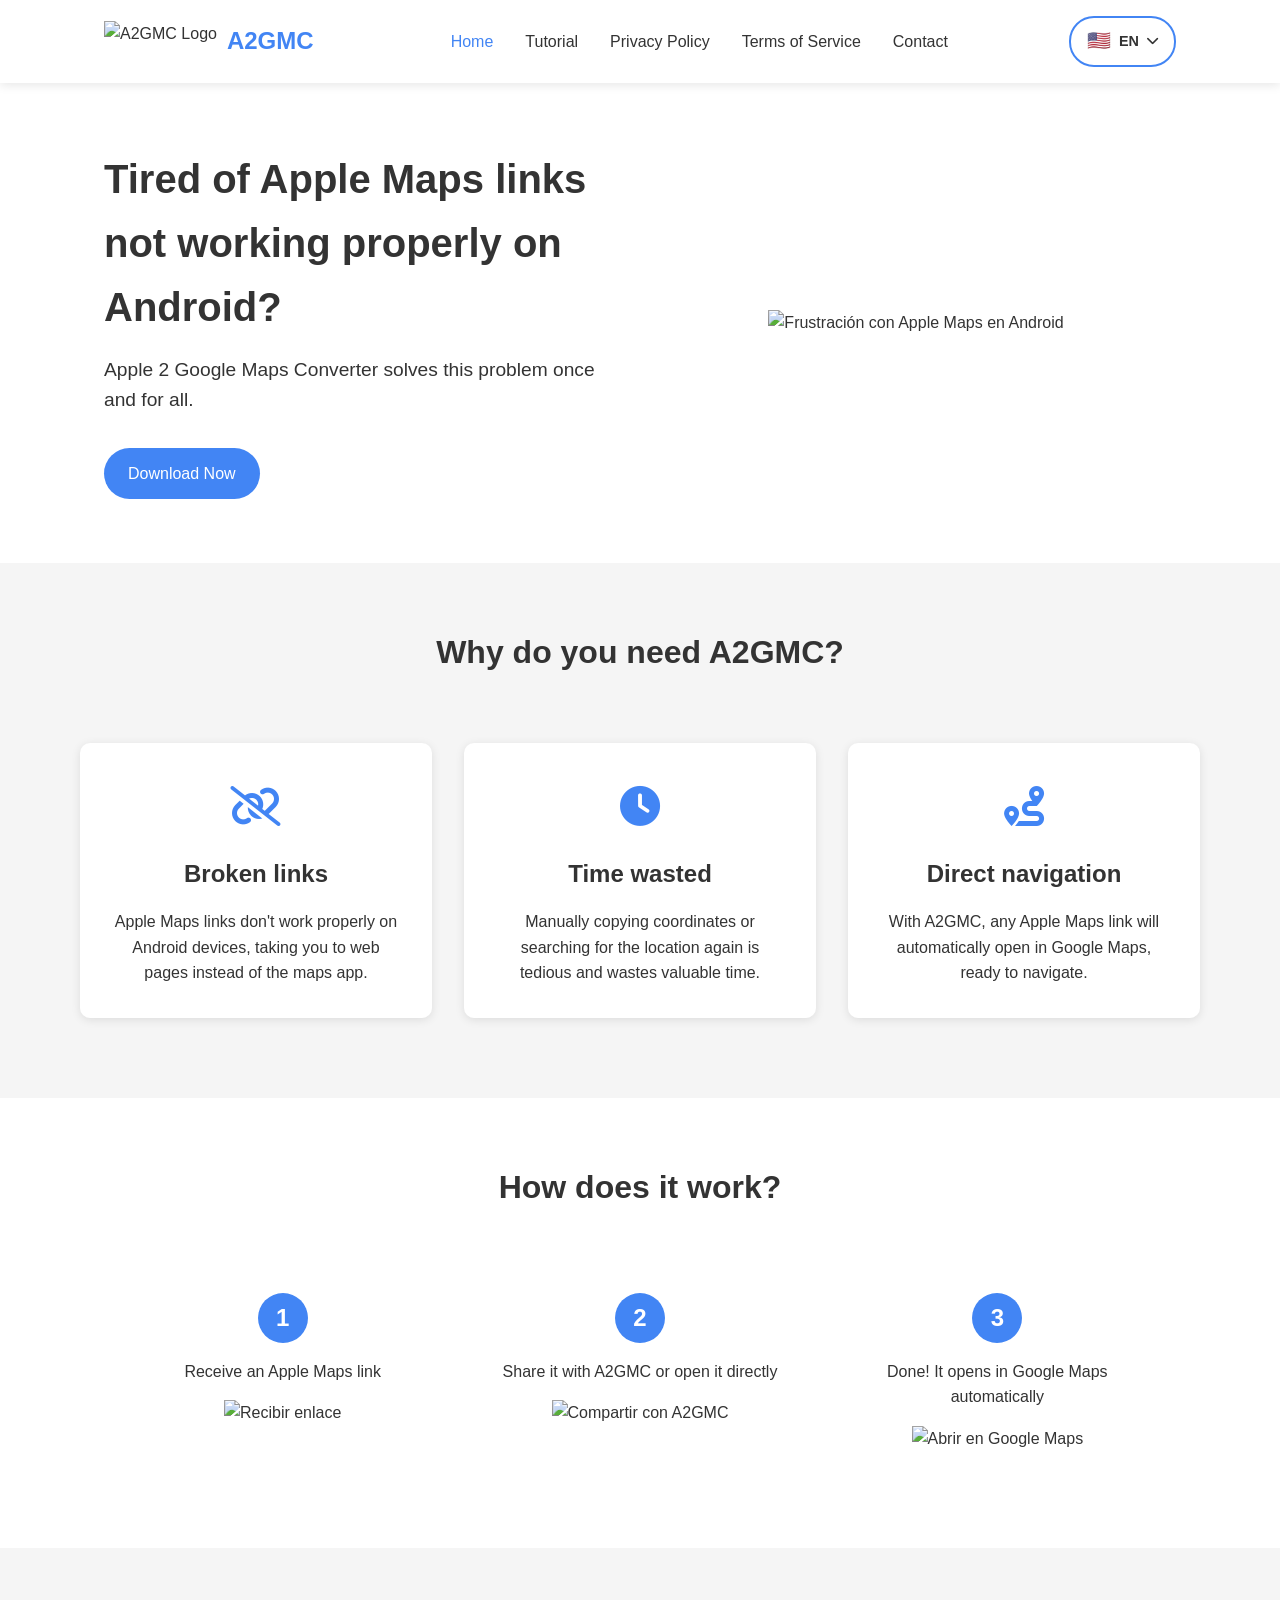
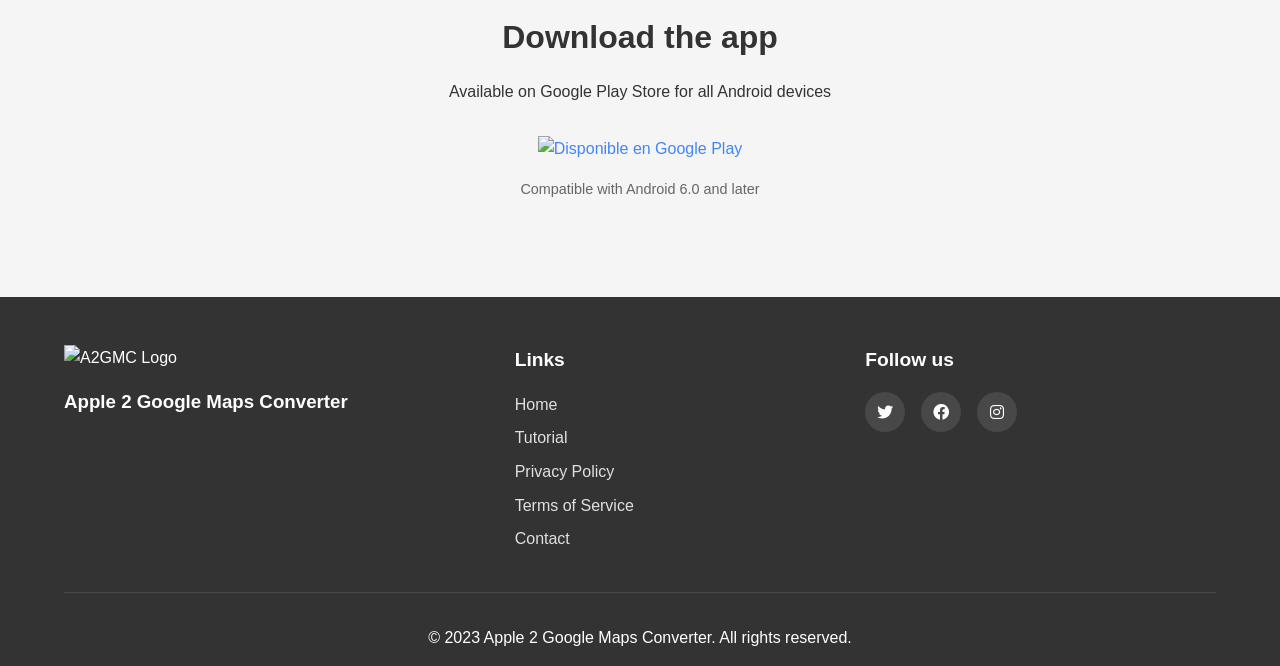
==== commit 8d10bc8e: "ads" ====
--- a/index.html
+++ b/index.html
@@ -52,8 +52,7 @@
         </section>
 
         <!-- Google Ad: Banner Top después del Hero -->
-        <section class="ad-section">
-            <div class="ad-label" data-i18n="ad_label">Publicidad</div>
+        
             <ins class="adsbygoogle"
                  style="display:block"
                  data-ad-client="ca-app-pub-9657415184487447"
@@ -63,7 +62,7 @@
             <script>
                 (adsbygoogle = window.adsbygoogle || []).push({});
             </script>
-        </section>
+        
 
         <section class="features">
             <h2 data-i18n="features_title">¿Por qué necesitas A2GMC?</h2>
@@ -93,8 +92,8 @@
         </section>
 
         <!-- Google Ad: Banner después de Features -->
-        <section class="ad-section">
-            <div class="ad-label" data-i18n="ad_label">Publicidad</div>
+        
+            
             <ins class="adsbygoogle"
                  style="display:block"
                  data-ad-client="ca-app-pub-9657415184487447"
@@ -104,7 +103,7 @@
             <script>
                 (adsbygoogle = window.adsbygoogle || []).push({});
             </script>
-        </section>
+
 
         <section class="how-it-works">
             <h2 data-i18n="howitworks_title">¿Cómo funciona?</h2>
@@ -140,8 +139,8 @@
         </section>
 
         <!-- Google Ad: Banner en medio de pasos -->
-        <section class="ad-section">
-            <div class="ad-label" data-i18n="ad_label">Publicidad</div>
+        
+            
             <ins class="adsbygoogle"
                  style="display:block"
                  data-ad-client="ca-app-pub-9657415184487447"
@@ -152,11 +151,11 @@
             <script>
                 (adsbygoogle = window.adsbygoogle || []).push({});
             </script>
-        </section>
+        
 
         <!-- Google Ad: Banner antes de Descarga -->
-        <section class="ad-section">
-            <div class="ad-label" data-i18n="ad_label">Publicidad</div>
+        
+            
             <ins class="adsbygoogle"
                  style="display:block"
                  data-ad-client="ca-app-pub-9657415184487447"
@@ -166,7 +165,7 @@
             <script>
                 (adsbygoogle = window.adsbygoogle || []).push({});
             </script>
-        </section>
+        
 
         <section id="download" class="download">
             <h2 data-i18n="download_title">Descarga la aplicación</h2>
@@ -180,8 +179,8 @@
         </section>
 
         <!-- Google Ad: Banner Footer -->
-        <section class="ad-section">
-            <div class="ad-label" data-i18n="ad_label">Publicidad</div>
+        
+            
             <ins class="adsbygoogle"
                  style="display:block"
                  data-ad-client="ca-app-pub-9657415184487447"
@@ -191,7 +190,7 @@
             <script>
                 (adsbygoogle = window.adsbygoogle || []).push({});
             </script>
-        </section>
+        
     </main>
 
     <footer>
--- a/css/styles.css
+++ b/css/styles.css
@@ -761,57 +761,129 @@
 }
 
 .privacy-section, .terms-section {
-    margin-bottom: 2rem;
+    margin-bottom: 2.5rem;
+    padding: 1.5rem;
+    background: white;
+    border-radius: 8px;
+    box-shadow: 0 2px 8px rgba(0,0,0,0.05);
 }
 
 .privacy-section h2, .terms-section h2 {
     font-size: 1.8rem;
     margin-bottom: 1rem;
-    color: var(--dark-color);
+    color: var(--primary-color);
+    border-bottom: 2px solid #f0f0f0;
+    padding-bottom: 0.5rem;
+}
+
+.privacy-section p, .terms-section p {
+    line-height: 1.6;
+    color: #333;
+    margin-bottom: 1rem;
+}
+
+.privacy-section ul, .terms-section ul,
+.privacy-section ol, .terms-section ol {
+    margin: 1rem 0 1rem 2rem;
+    color: #333;
+}
+
+.privacy-section li, .terms-section li {
+    margin-bottom: 0.5rem;
+    line-height: 1.5;
+}
+
+.privacy-section strong, .terms-section strong {
+    color: var(--primary-color);
+    font-weight: 600;
+}
+
+.privacy-section a, .terms-section a {
+    color: var(--primary-color);
+    text-decoration: none;
+}
+
+.privacy-section a:hover, .terms-section a:hover {
+    text-decoration: underline;
 }
 
 /* Contact Page Specific Styles */
 .contact-methods {
     display: grid;
-    grid-template-columns: repeat(auto-fit, minmax(250px, 1fr));
+    grid-template-columns: repeat(auto-fit, minmax(280px, 1fr));
     gap: 2rem;
     margin: 3rem 0;
+    padding: 0 1rem;
 }
 
 .contact-method {
     text-align: center;
     padding: 2rem;
     background: white;
-    border-radius: 10px;
-    box-shadow: 0 4px 6px rgba(0,0,0,0.1);
-    transition: transform 0.3s ease;
+    border-radius: 12px;
+    box-shadow: 0 4px 12px rgba(0,0,0,0.1);
+    transition: transform 0.3s ease, box-shadow 0.3s ease;
+    border: 1px solid #f0f0f0;
 }
 
 .contact-method:hover {
     transform: translateY(-5px);
+    box-shadow: 0 8px 25px rgba(0,0,0,0.15);
+}
+
+.contact-method h3 {
+    font-size: 1.3rem;
+    margin: 1rem 0 0.5rem 0;
+    color: #333;
+}
+
+.contact-method p {
+    color: #666;
+    margin-bottom: 1rem;
+    line-height: 1.5;
 }
 
 .contact-icon {
+    display: inline-block;
     font-size: 3rem;
     color: var(--primary-color);
     margin-bottom: 1rem;
+    padding: 1rem;
+    background: rgba(66, 133, 244, 0.1);
+    border-radius: 50%;
+    width: 5rem;
+    height: 5rem;
+    line-height: 3rem;
 }
 
 .contact-link {
     color: var(--primary-color);
     text-decoration: none;
-    font-weight: bold;
+    font-weight: 600;
+    font-size: 1.1rem;
+    display: inline-block;
+    padding: 0.5rem 1rem;
+    border-radius: 5px;
+    transition: background-color 0.3s ease;
 }
 
 .contact-link:hover {
-    text-decoration: underline;
+    background-color: rgba(66, 133, 244, 0.1);
+    text-decoration: none;
 }
 
 .contact-form-section {
     margin: 4rem 0;
-    padding: 2rem;
+    padding: 2.5rem;
     background: #f8f9fa;
-    border-radius: 10px;
+    border-radius: 12px;
+    border: 1px solid #e9ecef;
+}
+
+.contact-form-section h2 {
+    text-align: center;
+    margin-bottom: 1.5rem;
+    color: #333;
 }
 
 .contact-form {
@@ -826,8 +898,9 @@
 .form-group label {
     display: block;
     margin-bottom: 0.5rem;
-    font-weight: bold;
-    color: var(--text-color);
+    font-weight: 600;
+    color: #333;
+    font-size: 0.95rem;
 }
 
 .form-group input,
@@ -835,11 +908,13 @@
 .form-group textarea {
     width: 100%;
     padding: 0.75rem;
-    border: 1px solid #ddd;
-    border-radius: 5px;
+    border: 2px solid #e9ecef;
+    border-radius: 8px;
     font-size: 1rem;
     font-family: inherit;
     box-sizing: border-box;
+    transition: border-color 0.3s ease, box-shadow 0.3s ease;
+    background-color: white;
 }
 
 .form-group input:focus,
@@ -847,24 +922,178 @@
 .form-group textarea:focus {
     outline: none;
     border-color: var(--primary-color);
-    box-shadow: 0 0 0 2px rgba(37, 150, 190, 0.1);
+    box-shadow: 0 0 0 3px rgba(66, 133, 244, 0.1);
+}
+
+.form-group textarea {
+    resize: vertical;
+    min-height: 120px;
+}
+
+/* Form submit button */
+.contact-form .btn-primary {
+    width: 100%;
+    padding: 1rem 2rem;
+    font-size: 1.1rem;
+    font-weight: 600;
+    border: none;
+    border-radius: 8px;
+    background-color: var(--primary-color);
+    color: white;
+    cursor: pointer;
+    transition: background-color 0.3s ease, transform 0.2s ease;
+    margin-top: 1rem;
+}
+
+.contact-form .btn-primary:hover {
+    background-color: #3367d6;
+    transform: translateY(-2px);
+}
+
+.contact-form .btn-primary:active {
+    transform: translateY(0);
 }
 
 .contact-faq {
     margin: 4rem 0;
 }
 
+.contact-faq h2 {
+    text-align: center;
+    margin-bottom: 2rem;
+    color: #333;
+}
+
 .faq-item {
-    margin-bottom: 2rem;
+    margin-bottom: 1.5rem;
     padding: 1.5rem;
     background: white;
     border-radius: 8px;
-    box-shadow: 0 2px 4px rgba(0,0,0,0.1);
+    box-shadow: 0 2px 8px rgba(0,0,0,0.08);
+    border-left: 4px solid var(--primary-color);
 }
 
 .faq-item h3 {
     color: var(--primary-color);
-    margin-bottom: 0.5rem;
+    margin-bottom: 0.75rem;
+    font-size: 1.1rem;
+}
+
+.faq-item p {
+    color: #666;
+    line-height: 1.6;
+    margin: 0;
+}
+
+/* Navigation adjustments for new pages */
+.nav-links {
+    display: flex;
+    flex-wrap: wrap;
+}
+
+@media (max-width: 768px) {
+    .nav-links {
+        position: fixed;
+        height: 100vh;
+        width: 100%;
+        flex-direction: column;
+        clip-path: circle(100px at 90% -10%);
+        transition: all 1s ease-out;
+        pointer-events: none;
+        background-color: white;
+        top: 0;
+        left: 0;
+        z-index: 1000;
+        padding-top: 5rem;
+        align-items: center;
+        justify-content: flex-start;
+    }
+    
+    .nav-links.nav-active {
+        clip-path: circle(1000px at 90% -10%);
+        pointer-events: all;
+    }
+    
+    .nav-links li {
+        opacity: 0;
+        margin: 1rem 0;
+    }
+    
+    .nav-links li a {
+        font-size: 1.2rem;
+        padding: 1rem 2rem;
+        display: block;
+    }
+    
+    .nav-links.nav-active li {
+        opacity: 1;
+    }
+}
+
+/* Responsive adjustments */
+@media (max-width: 768px) {
+    .contact-methods {
+        grid-template-columns: 1fr;
+        gap: 1.5rem;
+        margin: 2rem 0;
+    }
+    
+    .contact-method {
+        padding: 1.5rem;
+    }
+    
+    .contact-icon {
+        font-size: 2.5rem;
+        width: 4rem;
+        height: 4rem;
+        line-height: 2.5rem;
+    }
+    
+    .contact-form-section {
+        padding: 1.5rem;
+        margin: 2rem 0;
+    }
+    
+    .privacy-header, .terms-header, .contact-header {
+        padding: 2rem 5% 1.5rem;
+    }
+    
+    .privacy-header h1, .terms-header h1, .contact-header h1 {
+        font-size: 2rem;
+    }
+    
+    .privacy-section, .terms-section {
+        padding: 1rem;
+        margin-bottom: 1.5rem;
+    }
+    
+    .privacy-section h2, .terms-section h2 {
+        font-size: 1.5rem;
+    }
+    
+    .privacy-content, .terms-content, .contact-content {
+        padding: 1rem 3% 2rem;
+    }
+}
+
+/* Additional mobile-specific improvements */
+@media (max-width: 480px) {
+    .privacy-header h1, .terms-header h1, .contact-header h1 {
+        font-size: 1.8rem;
+    }
+    
+    .privacy-section ul, .terms-section ul,
+    .privacy-section ol, .terms-section ol {
+        margin-left: 1.5rem;
+    }
+    
+    .contact-method {
+        padding: 1rem;
+    }
+    
+    .contact-form-section {
+        padding: 1rem;
+    }
 }
 
 .privacy-section p, .privacy-section ul, .privacy-section ol {
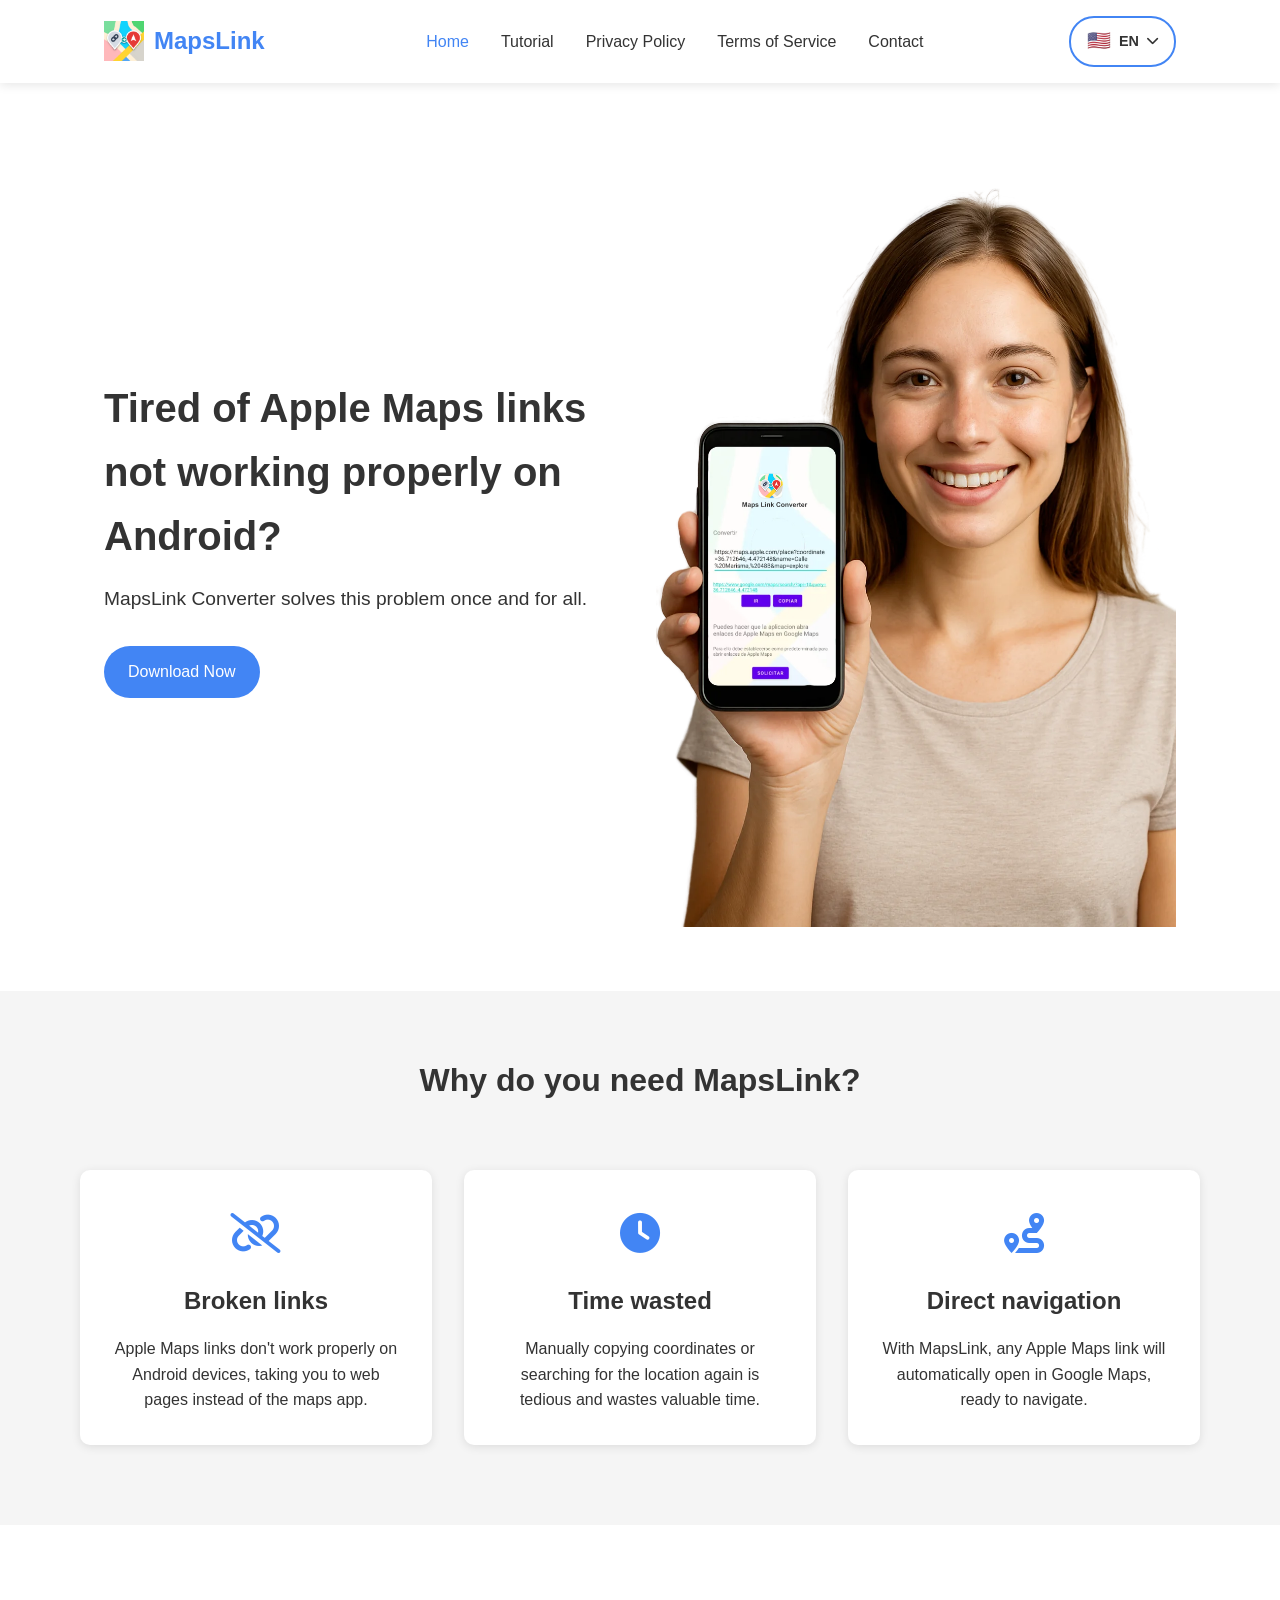
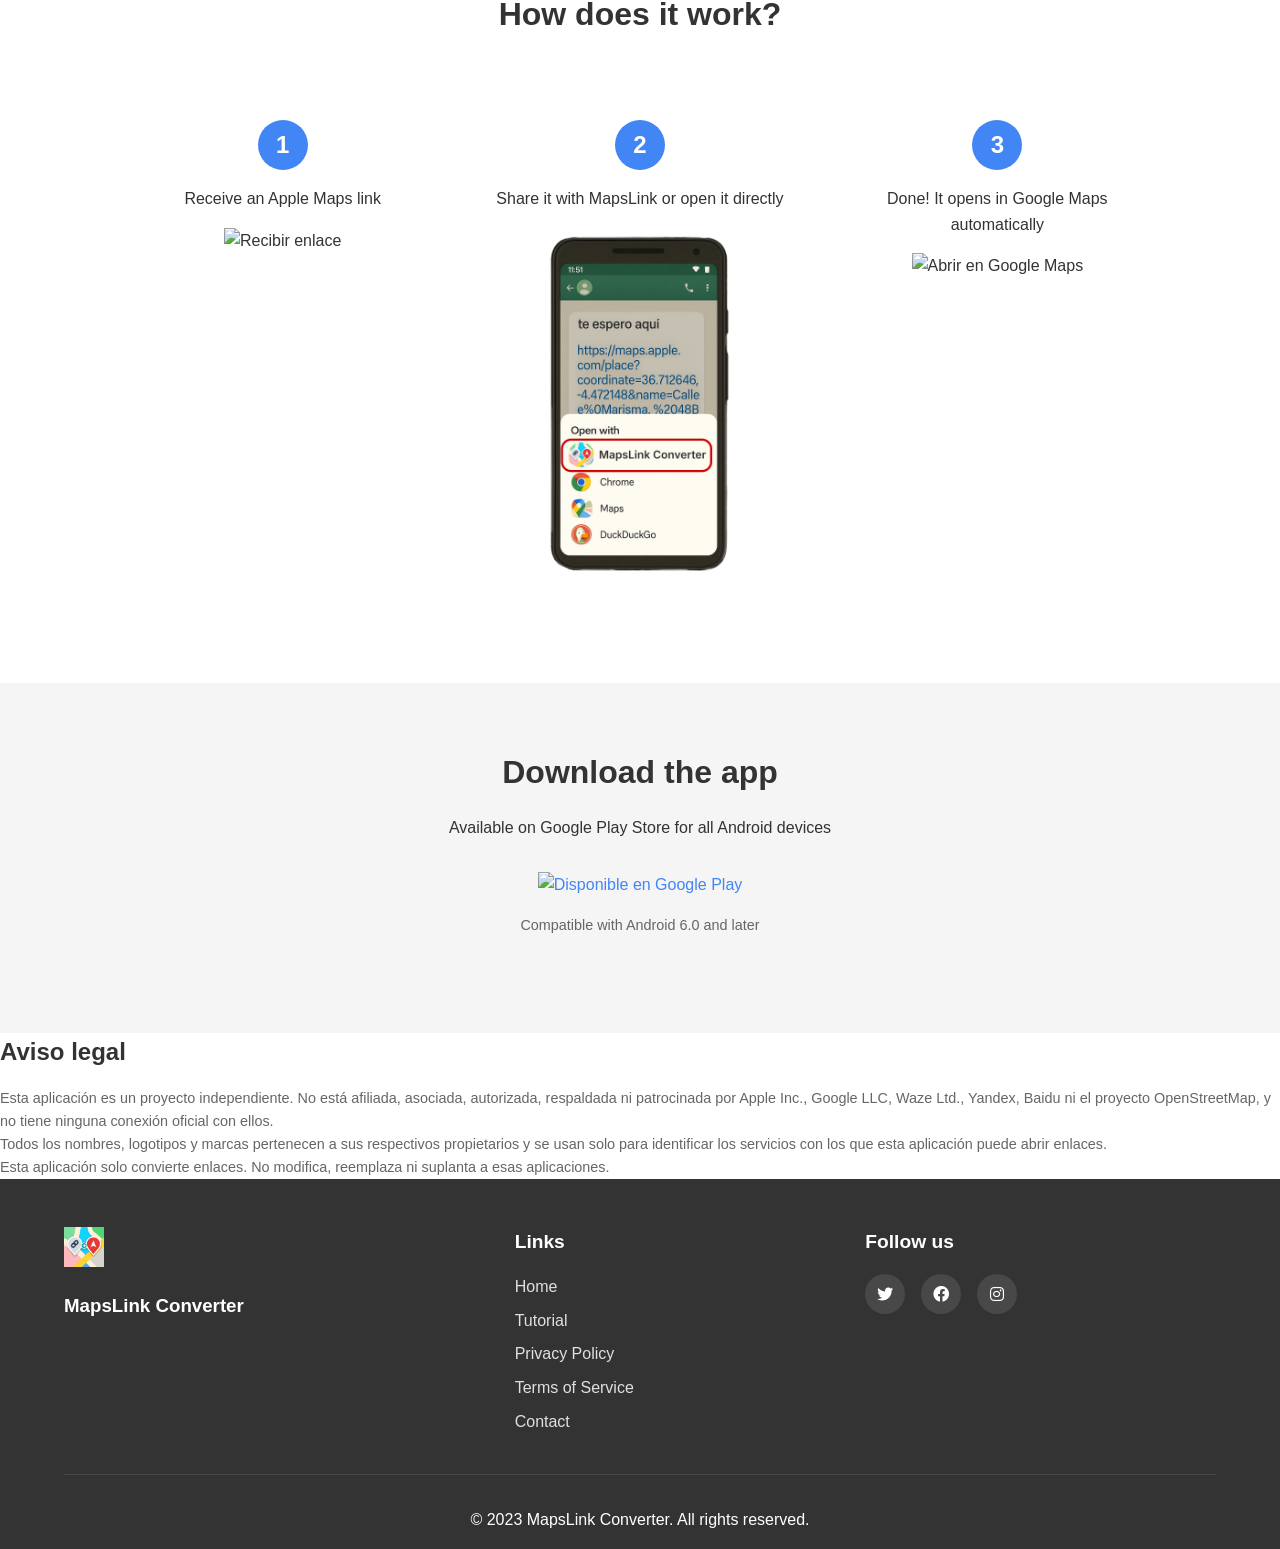
==== commit 189980c8: "several fixes" ====
--- a/index.html
+++ b/index.html
@@ -3,7 +3,7 @@
 <head>
     <meta charset="UTF-8">
     <meta name="viewport" content="width=device-width, initial-scale=1.0">
-    <title>Apple 2 Google Maps Converter</title>
+    <title>MapsLink Converter</title>
     <link rel="icon" href="img/logo.png" type="image/svg+xml">
     <link rel="stylesheet" href="css/styles.css">
     <link rel="stylesheet" href="https://cdnjs.cloudflare.com/ajax/libs/font-awesome/6.0.0/css/all.min.css">
@@ -17,8 +17,8 @@
     <header>
         <nav class="navbar">
             <div class="logo">
-                <img src="img/logo.png" alt="A2GMC Logo">
-                <h1>A2GMC</h1>
+                <img src="img/logo.png" alt="MapsLink Logo">
+                <h1>MapsLink</h1>
             </div>
             <ul class="nav-links">
                 <li><a href="index.html" class="active" data-i18n="nav_home">Inicio</a></li>
@@ -39,7 +39,7 @@
         <section class="hero">
             <div class="hero-content">
                 <h1 data-i18n="hero_title">¿Cansado de que los enlaces de Apple Maps no funcionen bien en Android?</h1>
-                <p data-i18n="hero_subtitle">Apple 2 Google Maps Converter soluciona este problema de una vez por todas.</p>
+                <p data-i18n="hero_subtitle">MapsLink Converter soluciona este problema de una vez por todas.</p>
                 <a href="#download" class="btn-primary" data-i18n="hero_button">Descargar Ahora</a>
             </div>
             <div class="hero-image">
@@ -65,7 +65,7 @@
         
 
         <section class="features">
-            <h2 data-i18n="features_title">¿Por qué necesitas A2GMC?</h2>
+            <h2 data-i18n="features_title">¿Por qué necesitas MapsLink?</h2>
             <div class="feature-cards">
                 <div class="card">
                     <div class="card-icon">
@@ -86,7 +86,7 @@
                         <i class="fas fa-route"></i>
                     </div>
                     <h3 data-i18n="feature3_title">Navegación directa</h3>
-                    <p data-i18n="feature3_text">Con A2GMC, cualquier enlace de Apple Maps se abrirá automáticamente en Google Maps, listo para navegar.</p>
+                    <p data-i18n="feature3_text">Con MapsLink, cualquier enlace de Apple Maps se abrirá automáticamente en Google Maps, listo para navegar.</p>
                 </div>
             </div>
         </section>
@@ -119,11 +119,11 @@
                 </div>
                 <div class="step">
                     <div class="step-number">2</div>
-                    <p data-i18n="step2_text">Compártelo con A2GMC o ábrelo directamente</p>
+                    <p data-i18n="step2_text">Compártelo con MapsLink o ábrelo directamente</p>
                     <img src="img/step2.webp"
                          srcset="img/step2.webp 1024w"
                          sizes="(max-width: 600px) 100vw, 1024px"
-                         alt="Compartir con A2GMC"
+                         alt="Compartir con MapsLink"
                          loading="lazy">
                 </div>
                 <div class="step">
@@ -178,6 +178,12 @@
             <p class="small-text" data-i18n="download_compatibility">Compatible con Android 6.0 y versiones posteriores</p>
         </section>
 
+        <section id="legal_notice" class="legal-notice">
+            <h2 data-i18n="legal_notice">Aviso legal</h2>
+    
+            <p class="small-text" data-i18n="legal_notice_text">Esta aplicación es un proyecto independiente. No está afiliada, asociada, autorizada, respaldada ni patrocinada por Apple Inc., Google LLC, Waze Ltd., Yandex, Baidu ni el proyecto OpenStreetMap, y no tiene ninguna conexión oficial con ellos.<br/>Todos los nombres, logotipos y marcas pertenecen a sus respectivos propietarios y se usan solo para identificar los servicios con los que esta aplicación puede abrir enlaces.<br/>Esta aplicación solo convierte enlaces. No modifica, reemplaza ni suplanta a esas aplicaciones.</p>
+        </section>
+
         <!-- Google Ad: Banner Footer -->
         
             
@@ -196,8 +202,8 @@
     <footer>
         <div class="footer-content">
             <div class="footer-logo">
-                <img src="img/logo.png" alt="A2GMC Logo">
-                <h3>Apple 2 Google Maps Converter</h3>
+                <img src="img/logo.png" alt="MapsLink Logo">
+                <h3>MapsLink Converter</h3>
             </div>
             <div class="footer-links">
                 <h4 data-i18n="footer_links">Enlaces</h4>
@@ -219,7 +225,7 @@
             </div>
         </div>
         <div class="footer-bottom">
-            <p data-i18n="footer_copyright">&copy; 2023 Apple 2 Google Maps Converter. Todos los derechos reservados.</p>
+            <p data-i18n="footer_copyright">&copy; 2023 MapsLink Converter. Todos los derechos reservados.</p>
         </div>
     </footer>
 
